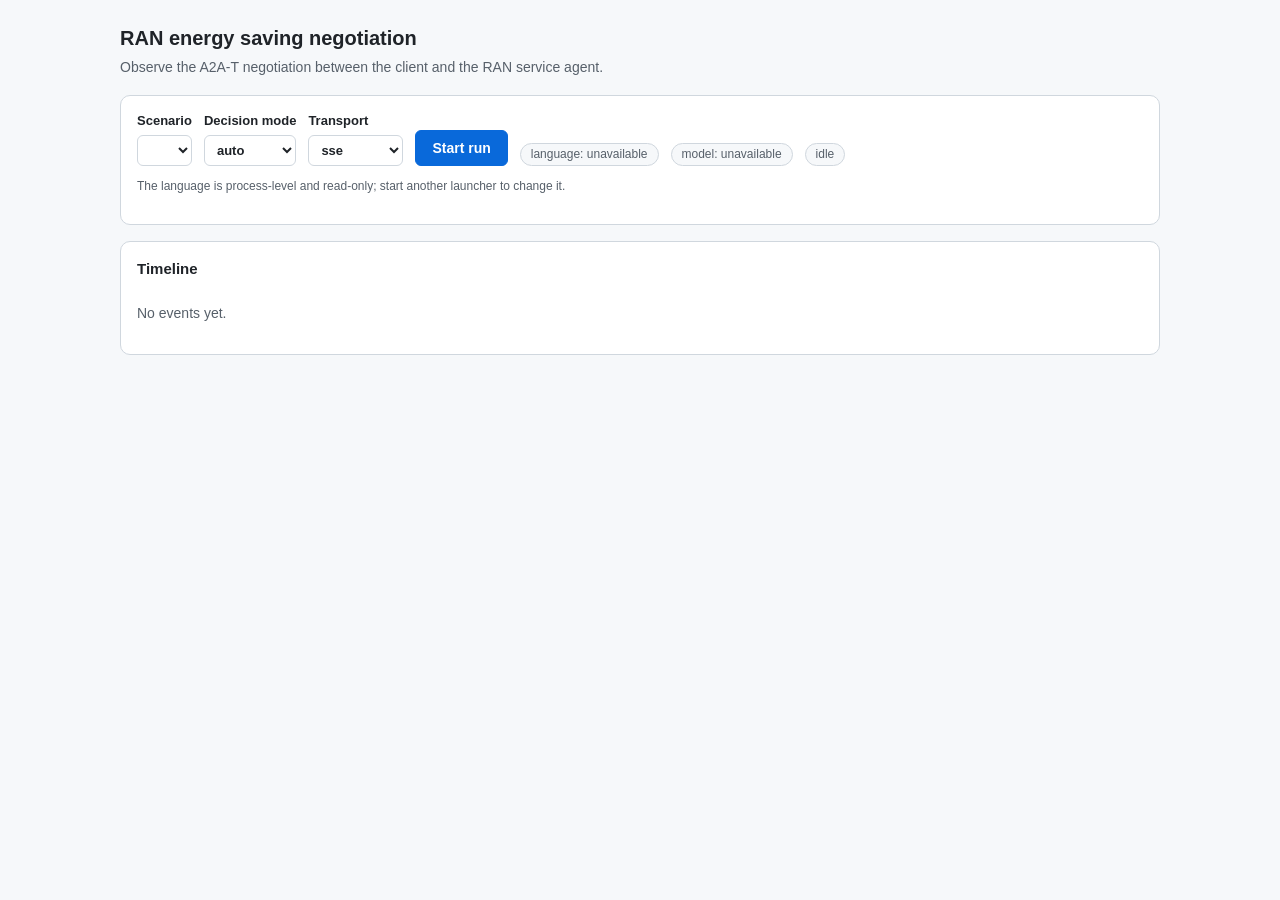
==== a2a-t-sample/ran-energy-saving/web/static/index.html @ 869db4ca "docs(ran-sample): document the ADK rewrite and remove the legacy layout Signed-off-by: codetalks-hw " ====
<!DOCTYPE html>
<html lang="en">
<head>
  <meta charset="utf-8">
  <meta name="viewport" content="width=device-width, initial-scale=1">
  <title>RAN energy saving negotiation</title>
  <style>
    :root {
      color-scheme: light dark;
      --line: #d0d7de;
      --muted: #57606a;
      --accent: #0969da;
      --ok: #1a7f37;
      --warn: #9a6700;
      --bad: #cf222e;
      --bg-soft: #f6f8fa;
    }
    * { box-sizing: border-box; }
    body {
      margin: 0;
      font: 14px/1.45 "Segoe UI", "Helvetica Neue", Arial, sans-serif;
      background: var(--bg-soft);
      color: #1f2328;
    }
    header, main { max-width: 1080px; margin: 0 auto; padding: 0 20px; }
    header { padding-top: 24px; }
    h1 { font-size: 20px; margin: 0 0 4px; }
    .subtitle { color: var(--muted); margin: 0 0 18px; }
    .panel {
      background: #fff;
      border: 1px solid var(--line);
      border-radius: 10px;
      padding: 16px;
      margin-bottom: 16px;
    }
    .row { display: flex; gap: 12px; align-items: flex-end; flex-wrap: wrap; }
    label { display: grid; gap: 4px; font-weight: 600; font-size: 13px; }
    select, input, textarea, button {
      font: inherit;
      border: 1px solid var(--line);
      border-radius: 6px;
      padding: 6px 8px;
      background: #fff;
      color: inherit;
    }
    textarea { width: 100%; min-height: 64px; resize: vertical; font-family: ui-monospace, Consolas, monospace; }
    button {
      cursor: pointer;
      border-color: var(--accent);
      background: var(--accent);
      color: #fff;
      font-weight: 600;
      padding: 7px 16px;
    }
    button:disabled { opacity: .55; cursor: not-allowed; }
    button.secondary { background: #fff; color: var(--accent); }
    .badge {
      display: inline-block;
      border: 1px solid var(--line);
      border-radius: 999px;
      padding: 2px 10px;
      font-size: 12px;
      color: var(--muted);
      background: var(--bg-soft);
      white-space: nowrap;
    }
    .badge.ok { color: var(--ok); border-color: var(--ok); }
    .badge.warn { color: var(--warn); border-color: var(--warn); }
    .badge.bad { color: var(--bad); border-color: var(--bad); }
    #timeline { display: grid; gap: 8px; }
    .event {
      border-left: 4px solid var(--line);
      background: #fff;
      border-radius: 6px;
      padding: 8px 12px;
    }
    .event.decision { border-left-color: var(--accent); }
    .event.status { border-left-color: var(--ok); }
    .event.artifact { border-left-color: var(--warn); }
    .event-head { display: flex; gap: 8px; align-items: center; flex-wrap: wrap; }
    .meta { color: var(--muted); font-size: 12px; }
    .summary { margin-top: 4px; white-space: pre-wrap; word-break: break-word; }
    .rationale { margin-top: 4px; color: var(--muted); font-style: italic; white-space: pre-wrap; }
    #empty { color: var(--muted); }
    #decision-panel { display: none; }
    #decision-panel.visible { display: block; }
    .grid { display: grid; gap: 10px; grid-template-columns: repeat(auto-fit, minmax(220px, 1fr)); }
    .full { grid-column: 1 / -1; }
    #finished { display: none; }
    #finished.visible { display: block; }
    pre {
      background: var(--bg-soft);
      border: 1px solid var(--line);
      border-radius: 6px;
      padding: 10px;
      overflow: auto;
      max-height: 360px;
      margin: 0;
    }
    .downloads { display: flex; gap: 10px; flex-wrap: wrap; margin-top: 10px; }
    .downloads a { color: var(--accent); font-weight: 600; }
    .error { color: var(--bad); }
    .hidden { display: none !important; }
  </style>
</head>
<body>
<header>
  <h1>RAN energy saving negotiation</h1>
  <p class="subtitle">Observe the A2A-T negotiation between the client and the RAN service agent.</p>
</header>
<main>
  <section class="panel">
    <div class="row">
      <label>Scenario
        <select id="scenario"></select>
      </label>
      <label>Decision mode
        <select id="mode">
          <option value="auto">auto</option>
          <option value="manual">manual</option>
        </select>
      </label>
      <label>Transport
        <select id="transport">
          <option value="sse">sse</option>
          <option value="webhook">webhook</option>
        </select>
      </label>
      <button id="run-button" type="button">Start run</button>
      <span id="language-badge" class="badge">language: ...</span>
      <span id="model-badge" class="badge">model: ...</span>
      <span id="status-badge" class="badge">idle</span>
    </div>
    <p class="meta">The language is process-level and read-only; start another launcher to change it.</p>
  </section>

  <section class="panel">
    <h2 style="font-size:15px;margin:0 0 10px;">Timeline</h2>
    <div id="timeline"><p id="empty">No events yet.</p></div>
  </section>

  <section id="decision-panel" class="panel">
    <h2 style="font-size:15px;margin:0 0 6px;">Manual decision</h2>
    <p id="decision-context" class="meta"></p>
    <div class="grid">
      <label>Action
        <select id="decision-action">
          <option value="accept">accept</option>
          <option value="reject">reject</option>
          <option value="abort">abort</option>
          <option value="counter">counter</option>
        </select>
      </label>
      <label class="full">Rationale
        <textarea id="decision-rationale" placeholder="Why this decision?"></textarea>
      </label>
      <label class="full">Counter proposal (counter only)
        <textarea id="decision-counter" placeholder="Natural-language counter proposal"></textarea>
      </label>
      <label>Filled params (accept, JSON)
        <textarea id="decision-filled" placeholder='{"region": "..."}'></textarea>
      </label>
      <label>Counter params (counter, JSON)
        <textarea id="decision-counter-params" placeholder='{"cellId": "cell-001", "window": "00:00~06:00", "targetRate": "30"}'></textarea>
      </label>
    </div>
    <div class="row" style="margin-top:10px;">
      <button id="decision-submit" type="button">Submit decision</button>
      <span id="decision-error" class="error"></span>
    </div>
  </section>

  <section id="finished" class="panel">
    <h2 style="font-size:15px;margin:0 0 6px;">Result</h2>
    <p id="finished-summary" class="meta"></p>
    <pre id="finished-report"></pre>
    <div class="downloads">
      <a id="download-json" href="#" download>Download transcript (JSON)</a>
      <a id="download-md" href="#" download>Download transcript (Markdown)</a>
    </div>
  </section>
</main>
<script>
  (function () {
    "use strict";

    const state = { runId: null, source: null, pendingDecision: false, meta: null };

    const $ = (id) => document.getElementById(id);
    const scenarioSelect = $("scenario");
    const modeSelect = $("mode");
    const transportSelect = $("transport");
    const runButton = $("run-button");
    const languageBadge = $("language-badge");
    const modelBadge = $("model-badge");
    const statusBadge = $("status-badge");
    const timeline = $("timeline");
    const empty = $("empty");
    const decisionPanel = $("decision-panel");
    const decisionContext = $("decision-context");
    const decisionError = $("decision-error");
    const finishedPanel = $("finished");
    const finishedSummary = $("finished-summary");
    const finishedReport = $("finished-report");

    function setStatus(text, tone) {
      statusBadge.textContent = text;
      statusBadge.className = "badge" + (tone ? " " + tone : "");
    }

    function clearTimeline() {
      timeline.innerHTML = "";
      timeline.appendChild(empty);
      empty.hidden = false;
      finishedPanel.classList.remove("visible");
      decisionPanel.classList.remove("visible");
      decisionError.textContent = "";
      state.pendingDecision = false;
    }

    function addEvent(entry) {
      empty.hidden = true;
      const card = document.createElement("article");
      const tone = entry.eventKind === "decision" ? "decision"
        : entry.eventKind === "status" ? "status"
        : entry.eventKind === "artifact" ? "artifact" : "";
      card.className = "event" + (tone ? " " + tone : "");

      const head = document.createElement("div");
      head.className = "event-head";
      const round = document.createElement("span");
      round.className = "badge";
      round.textContent = entry.round ? "round " + entry.round : "no round";
      const performative = document.createElement("span");
      performative.className = "badge";
      performative.textContent = entry.performative || "-";
      const kind = document.createElement("span");
      kind.className = "badge";
      // Show the negotiation type (information / target / feasibility); the performative badge
      // already carries propose/accept/reject/abort.
      kind.textContent = entry.negotiationType || entry.eventKind || entry.kind || "event";
      const direction = document.createElement("span");
      direction.className = "meta";
      direction.textContent = entry.direction || "";
      head.append(round, performative, kind, direction);
      card.appendChild(head);

      if (entry.summary) {
        const summary = document.createElement("div");
        summary.className = "summary";
        summary.textContent = entry.summary;
        card.appendChild(summary);
      }
      if (entry.rationale) {
        const rationale = document.createElement("div");
        rationale.className = "rationale";
        rationale.textContent = "Decision rationale: " + entry.rationale;
        card.appendChild(rationale);
      }
      timeline.appendChild(card);
      card.scrollIntoView({ behavior: "smooth", block: "nearest" });
    }

    function showDecisionRequest(payload) {
      state.pendingDecision = true;
      decisionPanel.classList.add("visible");
      const proposal = payload.proposal || {};
      decisionContext.textContent = [
        "type: " + (proposal.kind || "-"),
        "round: " + payload.round + " / " + payload.maxRounds,
        "performative: " + (payload.performative || "PROPOSE")
      ].join("  |  ");
      if (proposal.content) {
        const content = document.createElement("div");
        content.className = "meta";
        content.style.marginTop = "4px";
        content.style.whiteSpace = "pre-wrap";
        content.textContent = proposal.content;
        decisionContext.appendChild(content);
      }
      decisionError.textContent = "";
    }

    function parseJsonField(id) {
      const raw = $(id).value.trim();
      if (!raw) return null;
      return JSON.parse(raw);
    }

    async function submitDecision() {
      if (!state.runId || !state.pendingDecision) return;
      let body;
      try {
        body = {
          action: $("decision-action").value,
          rationale: $("decision-rationale").value.trim(),
          filled_params: parseJsonField("decision-filled"),
          counter_proposal: $("decision-counter").value.trim() || null,
          counter_params: parseJsonField("decision-counter-params")
        };
      } catch (error) {
        decisionError.textContent = "Invalid JSON: " + error.message;
        return;
      }
      $("decision-submit").disabled = true;
      try {
        const response = await fetch("/api/runs/" + state.runId + "/decisions", {
          method: "POST",
          headers: { "Content-Type": "application/json" },
          body: JSON.stringify(body)
        });
        if (!response.ok) {
          const detail = await response.json().catch(() => ({}));
          throw new Error(detail.error || ("HTTP " + response.status));
        }
        state.pendingDecision = false;
        decisionPanel.classList.remove("visible");
      } catch (error) {
        decisionError.textContent = String(error.message || error);
      } finally {
        $("decision-submit").disabled = false;
      }
    }

    function showFinished(payload) {
      state.pendingDecision = false;
      decisionPanel.classList.remove("visible");
      finishedPanel.classList.add("visible");
      setStatus(payload.status || "finished", payload.status === "failed" ? "bad" : "ok");
      finishedSummary.textContent = "Final state: " + (payload.finalState || "n/a") +
        (payload.error ? " | Error: " + payload.error : "");
      finishedReport.textContent = JSON.stringify(payload.report, null, 2);
      $("download-json").href = payload.transcriptJson || "#";
      $("download-md").href = payload.transcriptMarkdown || "#";
    }

    function connect(runId) {
      if (state.source) state.source.close();
      const source = new EventSource("/api/runs/" + runId + "/events");
      state.source = source;
      source.onmessage = (event) => {
        let payload;
        try {
          payload = JSON.parse(event.data);
        } catch (error) {
          console.error("Invalid SSE payload", error);
          return;
        }
        if (payload.type === "event") {
          addEvent(payload.event);
        } else if (payload.type === "decision_requested") {
          showDecisionRequest(payload);
        } else if (payload.type === "finished") {
          showFinished(payload);
          source.close();
          state.source = null;
          runButton.disabled = false;
        }
      };
      source.onerror = () => {
        if (state.source === source) {
          setStatus("event stream closed", "warn");
          runButton.disabled = false;
        }
      };
    }

    async function startRun() {
      clearTimeline();
      runButton.disabled = true;
      setStatus("starting", "warn");
      try {
        const response = await fetch("/api/runs", {
          method: "POST",
          headers: { "Content-Type": "application/json" },
          body: JSON.stringify({
            scenario: scenarioSelect.value,
            mode: modeSelect.value,
            transport: transportSelect.value
          })
        });
        const payload = await response.json();
        if (!response.ok) throw new Error(payload.error || ("HTTP " + response.status));
        state.runId = payload.runId;
        setStatus("running", "warn");
        connect(payload.runId);
      } catch (error) {
        setStatus("failed", "bad");
        runButton.disabled = false;
        const note = document.createElement("p");
        note.className = "error";
        note.textContent = String(error.message || error);
        timeline.appendChild(note);
        empty.hidden = true;
      }
    }

    async function loadMeta() {
      try {
        const response = await fetch("/api/meta");
        const meta = await response.json();
        state.meta = meta;
        languageBadge.textContent = "language: " + meta.language + " (read-only)";
        modelBadge.textContent = "model: " + (meta.modelLabel || meta.modelMode);
        modelBadge.className = "badge " + (meta.modelMode === "offline" ? "warn" : "ok");
        scenarioSelect.innerHTML = "";
        for (const name of meta.scenarios || []) {
          const option = document.createElement("option");
          option.value = name;
          option.textContent = name;
          scenarioSelect.appendChild(option);
        }
        modeSelect.innerHTML = "";
        for (const name of meta.modes || []) {
          const option = document.createElement("option");
          option.value = name;
          option.textContent = name;
          modeSelect.appendChild(option);
        }
        transportSelect.innerHTML = "";
        for (const name of meta.transports || []) {
          const option = document.createElement("option");
          option.value = name;
          option.textContent = name;
          transportSelect.appendChild(option);
        }
        if (meta.defaultScenario) scenarioSelect.value = meta.defaultScenario;
        if (meta.defaultMode) modeSelect.value = meta.defaultMode;
        if (meta.defaultTransport) transportSelect.value = meta.defaultTransport;
      } catch (error) {
        languageBadge.textContent = "language: unavailable";
        modelBadge.textContent = "model: unavailable";
      }
    }

    runButton.addEventListener("click", startRun);
    $("decision-submit").addEventListener("click", submitDecision);
    loadMeta();
  })();
</script>
</body>
</html>
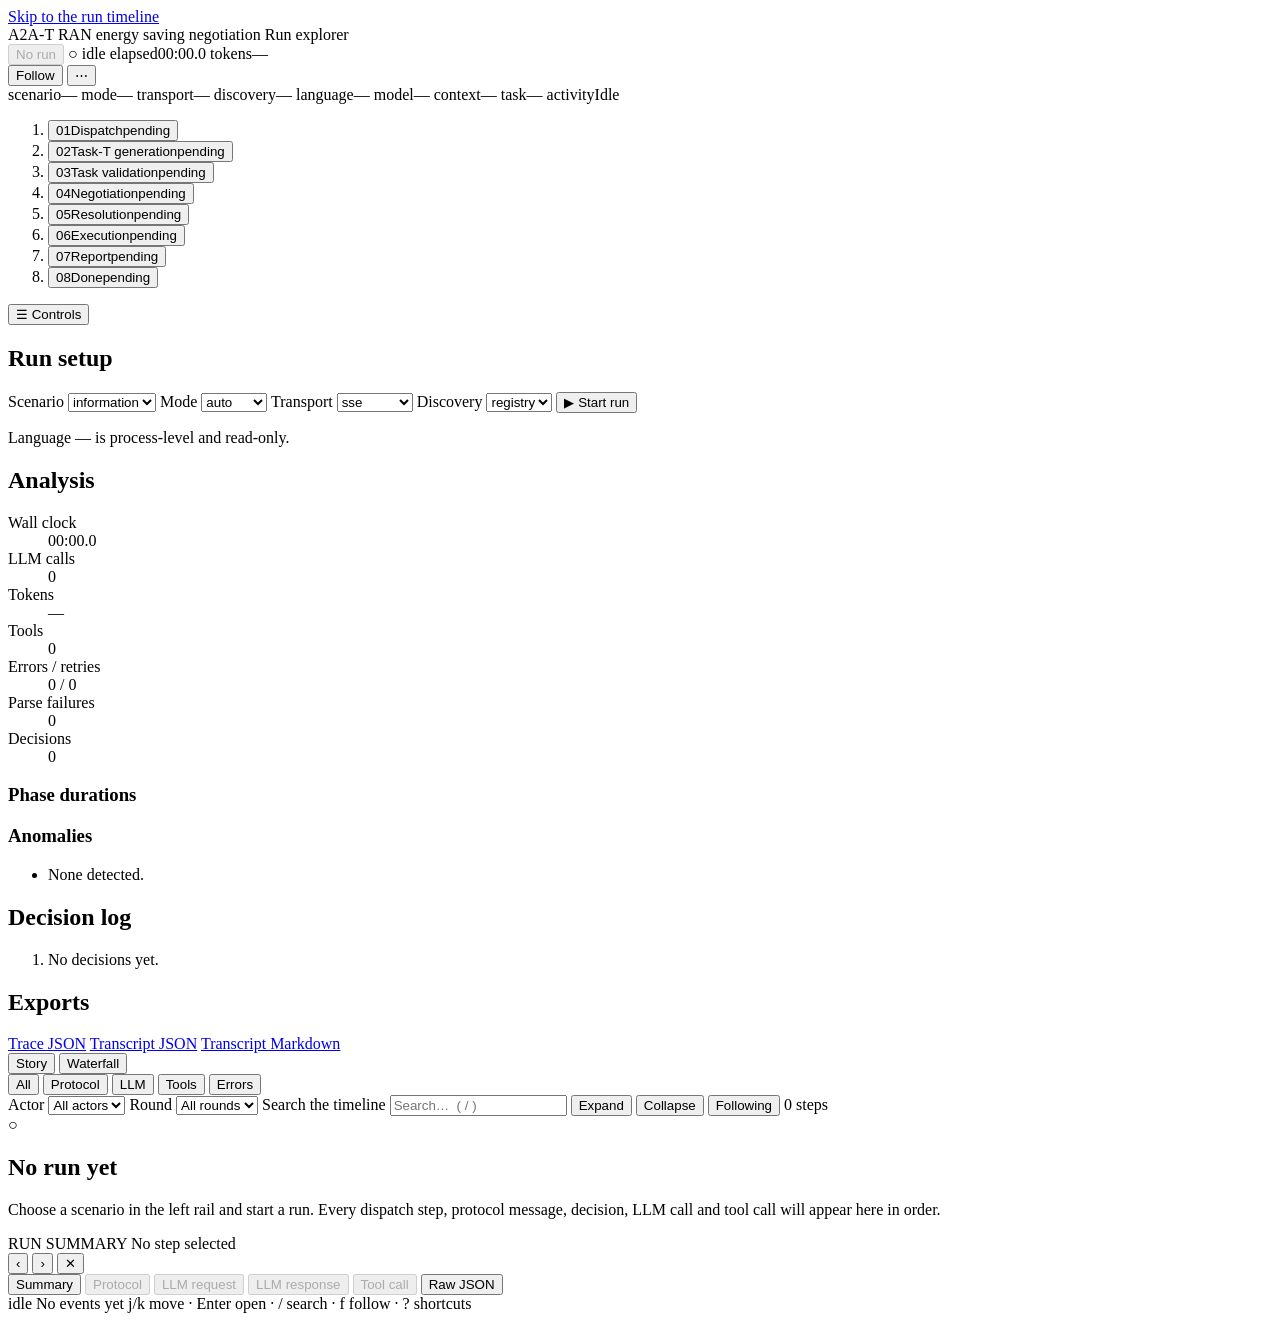
==== commit 5102e515: "feat(ran-sample): build the run explorer web ui Signed-off-by: codetalks-hw <lihaizhen5@huawei.com>" ====
--- a/a2a-t-sample/ran-energy-saving/web/static/index.html
+++ b/a2a-t-sample/ran-energy-saving/web/static/index.html
@@ -3,440 +3,305 @@
 <head>
   <meta charset="utf-8">
   <meta name="viewport" content="width=device-width, initial-scale=1">
-  <title>RAN energy saving negotiation</title>
-  <style>
-    :root {
-      color-scheme: light dark;
-      --line: #d0d7de;
-      --muted: #57606a;
-      --accent: #0969da;
-      --ok: #1a7f37;
-      --warn: #9a6700;
-      --bad: #cf222e;
-      --bg-soft: #f6f8fa;
-    }
-    * { box-sizing: border-box; }
-    body {
-      margin: 0;
-      font: 14px/1.45 "Segoe UI", "Helvetica Neue", Arial, sans-serif;
-      background: var(--bg-soft);
-      color: #1f2328;
-    }
-    header, main { max-width: 1080px; margin: 0 auto; padding: 0 20px; }
-    header { padding-top: 24px; }
-    h1 { font-size: 20px; margin: 0 0 4px; }
-    .subtitle { color: var(--muted); margin: 0 0 18px; }
-    .panel {
-      background: #fff;
-      border: 1px solid var(--line);
-      border-radius: 10px;
-      padding: 16px;
-      margin-bottom: 16px;
-    }
-    .row { display: flex; gap: 12px; align-items: flex-end; flex-wrap: wrap; }
-    label { display: grid; gap: 4px; font-weight: 600; font-size: 13px; }
-    select, input, textarea, button {
-      font: inherit;
-      border: 1px solid var(--line);
-      border-radius: 6px;
-      padding: 6px 8px;
-      background: #fff;
-      color: inherit;
-    }
-    textarea { width: 100%; min-height: 64px; resize: vertical; font-family: ui-monospace, Consolas, monospace; }
-    button {
-      cursor: pointer;
-      border-color: var(--accent);
-      background: var(--accent);
-      color: #fff;
-      font-weight: 600;
-      padding: 7px 16px;
-    }
-    button:disabled { opacity: .55; cursor: not-allowed; }
-    button.secondary { background: #fff; color: var(--accent); }
-    .badge {
-      display: inline-block;
-      border: 1px solid var(--line);
-      border-radius: 999px;
-      padding: 2px 10px;
-      font-size: 12px;
-      color: var(--muted);
-      background: var(--bg-soft);
-      white-space: nowrap;
-    }
-    .badge.ok { color: var(--ok); border-color: var(--ok); }
-    .badge.warn { color: var(--warn); border-color: var(--warn); }
-    .badge.bad { color: var(--bad); border-color: var(--bad); }
-    #timeline { display: grid; gap: 8px; }
-    .event {
-      border-left: 4px solid var(--line);
-      background: #fff;
-      border-radius: 6px;
-      padding: 8px 12px;
-    }
-    .event.decision { border-left-color: var(--accent); }
-    .event.status { border-left-color: var(--ok); }
-    .event.artifact { border-left-color: var(--warn); }
-    .event-head { display: flex; gap: 8px; align-items: center; flex-wrap: wrap; }
-    .meta { color: var(--muted); font-size: 12px; }
-    .summary { margin-top: 4px; white-space: pre-wrap; word-break: break-word; }
-    .rationale { margin-top: 4px; color: var(--muted); font-style: italic; white-space: pre-wrap; }
-    #empty { color: var(--muted); }
-    #decision-panel { display: none; }
-    #decision-panel.visible { display: block; }
-    .grid { display: grid; gap: 10px; grid-template-columns: repeat(auto-fit, minmax(220px, 1fr)); }
-    .full { grid-column: 1 / -1; }
-    #finished { display: none; }
-    #finished.visible { display: block; }
-    pre {
-      background: var(--bg-soft);
-      border: 1px solid var(--line);
-      border-radius: 6px;
-      padding: 10px;
-      overflow: auto;
-      max-height: 360px;
-      margin: 0;
-    }
-    .downloads { display: flex; gap: 10px; flex-wrap: wrap; margin-top: 10px; }
-    .downloads a { color: var(--accent); font-weight: 600; }
-    .error { color: var(--bad); }
-    .hidden { display: none !important; }
-  </style>
+  <meta name="color-scheme" content="light dark">
+  <title>RAN energy saving negotiation · Run explorer</title>
+  <link rel="stylesheet" href="/static/app.css">
+  <script type="module" src="/static/js/main.js"></script>
 </head>
 <body>
-<header>
-  <h1>RAN energy saving negotiation</h1>
-  <p class="subtitle">Observe the A2A-T negotiation between the client and the RAN service agent.</p>
-</header>
-<main>
-  <section class="panel">
-    <div class="row">
-      <label>Scenario
-        <select id="scenario"></select>
-      </label>
-      <label>Decision mode
-        <select id="mode">
-          <option value="auto">auto</option>
-          <option value="manual">manual</option>
-        </select>
-      </label>
-      <label>Transport
-        <select id="transport">
-          <option value="sse">sse</option>
-          <option value="webhook">webhook</option>
-        </select>
-      </label>
-      <button id="run-button" type="button">Start run</button>
-      <span id="language-badge" class="badge">language: ...</span>
-      <span id="model-badge" class="badge">model: ...</span>
-      <span id="status-badge" class="badge">idle</span>
+  <a class="skip-link" href="#timeline-scroll">Skip to the run timeline</a>
+
+  <header class="app-header" role="banner">
+    <div class="brand">
+      <span class="brand-mark" aria-hidden="true">A2A-T</span>
+      <span class="brand-text">
+        <span class="brand-title">RAN energy saving negotiation</span>
+        <span class="brand-subtitle">Run explorer</span>
+      </span>
     </div>
-    <p class="meta">The language is process-level and read-only; start another launcher to change it.</p>
+    <div class="header-run">
+      <button class="run-id" id="run-id" type="button" title="Copy the run id" disabled>No run</button>
+      <span class="status-pill status-idle" id="status-pill" data-status="idle">○ idle</span>
+      <span class="header-metric" title="Wall clock"><span class="header-metric-label">elapsed</span><span id="elapsed">00:00.0</span></span>
+      <span class="header-metric" title="LLM tokens"><span class="header-metric-label">tokens</span><span id="token-total">—</span></span>
+    </div>
+    <div class="header-actions">
+      <button class="toggle-button" id="follow-toggle" type="button" aria-pressed="true" title="Follow new events (f)"><span id="follow-label">Follow</span> <span class="toggle-dot" aria-hidden="true"></span></button>
+      <button class="icon-button" id="menu-button" type="button" aria-expanded="false" aria-controls="menu-panel" title="Menu">⋯</button>
+      <div class="menu-panel" id="menu-panel" hidden>
+        <button class="menu-item" id="theme-toggle" type="button">Theme: auto</button>
+        <button class="menu-item" id="menu-shortcuts" type="button">Keyboard shortcuts (?)</button>
+        <a class="menu-item" id="menu-trace" href="#" download>Download trace.json</a>
+        <a class="menu-item" id="menu-transcript" href="#" download>Download transcript.json</a>
+      </div>
+    </div>
+  </header>
+
+  <section class="context-strip" id="context-strip" aria-label="Run context">
+    <span class="ctx-item"><span class="ctx-label">scenario</span><span id="ctx-scenario">—</span></span>
+    <span class="ctx-item"><span class="ctx-label">mode</span><span id="ctx-mode">—</span></span>
+    <span class="ctx-item"><span class="ctx-label">transport</span><span id="ctx-transport">—</span></span>
+    <span class="ctx-item"><span class="ctx-label">discovery</span><span id="ctx-discovery">—</span></span>
+    <span class="ctx-item"><span class="ctx-label">language</span><span id="ctx-language">—</span></span>
+    <span class="ctx-item"><span class="ctx-label">model</span><span id="ctx-model">—</span></span>
+    <span class="ctx-item ctx-id"><span class="ctx-label">context</span><span id="context-id">—</span></span>
+    <span class="ctx-item ctx-id"><span class="ctx-label">task</span><span id="task-id">—</span></span>
+    <span class="ctx-item ctx-activity"><span class="ctx-label">activity</span><span id="current-activity">Idle</span></span>
   </section>
 
-  <section class="panel">
-    <h2 style="font-size:15px;margin:0 0 10px;">Timeline</h2>
-    <div id="timeline"><p id="empty">No events yet.</p></div>
-  </section>
-
-  <section id="decision-panel" class="panel">
-    <h2 style="font-size:15px;margin:0 0 6px;">Manual decision</h2>
-    <p id="decision-context" class="meta"></p>
-    <div class="grid">
-      <label>Action
-        <select id="decision-action">
-          <option value="accept">accept</option>
-          <option value="reject">reject</option>
-          <option value="abort">abort</option>
-          <option value="counter">counter</option>
-        </select>
-      </label>
-      <label class="full">Rationale
-        <textarea id="decision-rationale" placeholder="Why this decision?"></textarea>
-      </label>
-      <label class="full">Counter proposal (counter only)
-        <textarea id="decision-counter" placeholder="Natural-language counter proposal"></textarea>
-      </label>
-      <label>Filled params (accept, JSON)
-        <textarea id="decision-filled" placeholder='{"region": "..."}'></textarea>
-      </label>
-      <label>Counter params (counter, JSON)
-        <textarea id="decision-counter-params" placeholder='{"cellId": "cell-001", "window": "00:00~06:00", "targetRate": "30"}'></textarea>
-      </label>
+  <nav class="phase-stepper" id="phase-stepper" aria-label="Run phases">
+    <ol class="phase-list" id="phase-steps">
+      <li class="phase-step" data-phase="dispatch"><button type="button" class="phase-step-button" data-phase="dispatch"><span class="phase-step-index">01</span><span class="phase-step-label">Dispatch</span><span class="phase-step-meta">pending</span></button></li>
+      <li class="phase-step" data-phase="task_prompt"><button type="button" class="phase-step-button" data-phase="task_prompt"><span class="phase-step-index">02</span><span class="phase-step-label">Task-T generation</span><span class="phase-step-meta">pending</span></button></li>
+      <li class="phase-step" data-phase="task_validation"><button type="button" class="phase-step-button" data-phase="task_validation"><span class="phase-step-index">03</span><span class="phase-step-label">Task validation</span><span class="phase-step-meta">pending</span></button></li>
+      <li class="phase-step" data-phase="negotiation"><button type="button" class="phase-step-button" data-phase="negotiation"><span class="phase-step-index">04</span><span class="phase-step-label">Negotiation</span><span class="phase-step-meta">pending</span></button></li>
+      <li class="phase-step" data-phase="resolution"><button type="button" class="phase-step-button" data-phase="resolution"><span class="phase-step-index">05</span><span class="phase-step-label">Resolution</span><span class="phase-step-meta">pending</span></button></li>
+      <li class="phase-step" data-phase="execution"><button type="button" class="phase-step-button" data-phase="execution"><span class="phase-step-index">06</span><span class="phase-step-label">Execution</span><span class="phase-step-meta">pending</span></button></li>
+      <li class="phase-step" data-phase="report"><button type="button" class="phase-step-button" data-phase="report"><span class="phase-step-index">07</span><span class="phase-step-label">Report</span><span class="phase-step-meta">pending</span></button></li>
+      <li class="phase-step" data-phase="done"><button type="button" class="phase-step-button" data-phase="done"><span class="phase-step-index">08</span><span class="phase-step-label">Done</span><span class="phase-step-meta">pending</span></button></li>
+    </ol>
+  </nav>
+
+  <div class="shell">
+    <aside class="rail" id="rail" aria-label="Run controls">
+      <button class="rail-toggle" id="rail-toggle" type="button" aria-expanded="false" title="Toggle the run controls">☰ Controls</button>
+      <section class="panel rail-section" aria-labelledby="rail-run-title">
+        <h2 class="panel-title" id="rail-run-title">Run setup</h2>
+        <form class="run-form" id="run-form">
+          <label class="field">Scenario
+            <select id="scenario-select" name="scenario">
+              <option value="information">information</option>
+              <option value="target">target</option>
+              <option value="feasibility">feasibility</option>
+              <option value="reject">reject</option>
+              <option value="abort">abort</option>
+            </select>
+          </label>
+          <label class="field">Mode
+            <select id="mode-select" name="mode">
+              <option value="auto">auto</option>
+              <option value="manual">manual</option>
+            </select>
+          </label>
+          <label class="field">Transport
+            <select id="transport-select" name="transport">
+              <option value="sse">sse</option>
+              <option value="webhook">webhook</option>
+            </select>
+          </label>
+          <label class="field">Discovery
+            <select id="discovery-select" name="discovery">
+              <option value="registry">registry</option>
+              <option value="direct">direct</option>
+            </select>
+          </label>
+          <button class="primary-button" id="start-button" type="submit">▶ Start run</button>
+          <p class="field-note">Language <span id="rail-language">—</span> is process-level and read-only.</p>
+          <p class="form-error" id="run-error" role="alert" hidden></p>
+        </form>
+      </section>
+
+      <section class="panel rail-section manual-panel" id="manual-panel-rail" aria-labelledby="rail-manual-title" hidden>
+        <h2 class="panel-title" id="rail-manual-title">Manual decision</h2>
+        <p class="manual-context" data-role="manual-context">Waiting for a proposal…</p>
+        <p class="manual-countdown"><span class="micro-label">remaining</span> <span class="decision-countdown" data-role="countdown">—</span></p>
+        <div class="decision-form">
+          <label class="field">Action
+            <select data-field="action" aria-label="Decision action">
+              <option value="accept">accept</option>
+              <option value="reject">reject</option>
+              <option value="abort">abort</option>
+              <option value="counter">counter</option>
+            </select>
+          </label>
+          <label class="field">Rationale
+            <textarea data-field="rationale" rows="2" placeholder="Why this decision?"></textarea>
+          </label>
+          <label class="field">Filled params (accept, JSON)
+            <textarea data-field="filled" rows="2" placeholder='{"region": "…"}'></textarea>
+          </label>
+          <label class="field">Counter proposal (counter only)
+            <textarea data-field="counter" rows="2" placeholder="Natural-language counter proposal"></textarea>
+          </label>
+          <label class="field">Counter params (counter, JSON)
+            <textarea data-field="counterParams" rows="2" placeholder='{"cellId": "cell-001"}'></textarea>
+          </label>
+        </div>
+        <p class="form-error decision-error" data-role="error" hidden></p>
+        <div class="manual-actions">
+          <button class="primary-button decision-submit" type="button">Submit decision</button>
+          <button class="secondary-button decision-focus" type="button">Open the pinned card</button>
+        </div>
+      </section>
+
+      <section class="panel rail-section" aria-labelledby="rail-analysis-title">
+        <h2 class="panel-title" id="rail-analysis-title">Analysis</h2>
+        <dl class="analysis-grid" id="analysis">
+          <div><dt>Wall clock</dt><dd id="analysis-wall">00:00.0</dd></div>
+          <div><dt>LLM calls</dt><dd id="analysis-llm">0</dd></div>
+          <div><dt>Tokens</dt><dd id="analysis-tokens">—</dd></div>
+          <div><dt>Tools</dt><dd id="analysis-tools">0</dd></div>
+          <div><dt>Errors / retries</dt><dd id="analysis-errors">0 / 0</dd></div>
+          <div><dt>Parse failures</dt><dd id="analysis-parse">0</dd></div>
+          <div><dt>Decisions</dt><dd id="analysis-decisions">0</dd></div>
+        </dl>
+        <h3 class="micro-label">Phase durations</h3>
+        <ul class="phase-durations" id="phase-durations"></ul>
+        <h3 class="micro-label">Anomalies</h3>
+        <ul class="anomaly-list" id="anomalies-list"><li class="placeholder">None detected.</li></ul>
+      </section>
+
+      <section class="panel rail-section" aria-labelledby="rail-decisions-title">
+        <h2 class="panel-title" id="rail-decisions-title">Decision log</h2>
+        <ol class="decision-log" id="decision-log"><li class="placeholder">No decisions yet.</li></ol>
+      </section>
+
+      <section class="panel rail-section" aria-labelledby="rail-exports-title">
+        <h2 class="panel-title" id="rail-exports-title">Exports</h2>
+        <div class="export-links">
+          <a id="export-trace" href="#" download>Trace JSON</a>
+          <a id="export-json" href="#" download>Transcript JSON</a>
+          <a id="export-md" href="#" download>Transcript Markdown</a>
+        </div>
+      </section>
+    </aside>
+
+    <main class="timeline-column" id="timeline-column">
+      <div class="timeline-toolbar" id="timeline-toolbar" role="toolbar" aria-label="Timeline controls">
+        <div class="segmented" role="group" aria-label="Timeline view">
+          <button type="button" class="segment is-active" id="view-story" data-view="story" aria-pressed="true">Story</button>
+          <button type="button" class="segment" id="view-waterfall" data-view="waterfall" aria-pressed="false">Waterfall</button>
+        </div>
+        <div class="filter-chips" id="filter-chips" role="group" aria-label="Timeline filters">
+          <button type="button" class="chip is-active" data-filter="all" aria-pressed="true">All</button>
+          <button type="button" class="chip" data-filter="protocol" aria-pressed="false">Protocol</button>
+          <button type="button" class="chip" data-filter="llm" aria-pressed="false">LLM</button>
+          <button type="button" class="chip" data-filter="tools" aria-pressed="false">Tools</button>
+          <button type="button" class="chip" data-filter="errors" aria-pressed="false">Errors</button>
+        </div>
+        <label class="inline-field"><span class="sr-only">Actor</span>
+          <select id="actor-filter" aria-label="Filter by actor">
+            <option value="all">All actors</option>
+            <option value="client">Client</option>
+            <option value="server">Server</option>
+            <option value="llm">LLM</option>
+            <option value="tool">Tool</option>
+            <option value="human">Human</option>
+            <option value="system">System</option>
+          </select>
+        </label>
+        <label class="inline-field"><span class="sr-only">Round</span>
+          <select id="round-filter" aria-label="Filter by negotiation round">
+            <option value="all">All rounds</option>
+          </select>
+        </label>
+        <label class="search-field"><span class="sr-only">Search the timeline</span>
+          <input type="search" id="search-input" placeholder="Search…  ( / )" autocomplete="off">
+        </label>
+        <button type="button" class="icon-text-button" id="expand-all" title="Expand all phases">Expand</button>
+        <button type="button" class="icon-text-button" id="collapse-all" title="Collapse all phases">Collapse</button>
+        <button type="button" class="icon-text-button" id="timeline-follow" aria-pressed="true" title="Follow new events (f)">Following</button>
+        <span class="toolbar-stats" id="timeline-stats">0 steps</span>
+      </div>
+
+      <div class="connection-banner" id="connection-banner" role="status" hidden>
+        <span id="connection-banner-text">Event stream disconnected; retrying…</span>
+        <button type="button" class="link-button" id="connection-retry">Retry now</button>
+      </div>
+
+      <section class="manual-pinned" id="manual-pinned" aria-labelledby="pinned-manual-title" hidden>
+        <h2 class="panel-title" id="pinned-manual-title">Decision required <span class="manual-round" data-role="manual-round"></span></h2>
+        <p class="manual-context" data-role="manual-context"></p>
+        <p class="manual-countdown"><span class="micro-label">remaining</span> <span class="decision-countdown" data-role="countdown">—</span></p>
+        <div class="decision-form">
+          <label class="field">Action
+            <select data-field="action" aria-label="Decision action">
+              <option value="accept">accept</option>
+              <option value="reject">reject</option>
+              <option value="abort">abort</option>
+              <option value="counter">counter</option>
+            </select>
+          </label>
+          <label class="field field-wide">Rationale
+            <textarea data-field="rationale" rows="2" placeholder="Why this decision?"></textarea>
+          </label>
+          <label class="field field-wide">Filled params (accept, JSON)
+            <textarea data-field="filled" rows="3" placeholder='{"region": "…"}'></textarea>
+          </label>
+          <label class="field field-wide">Counter proposal (counter only)
+            <textarea data-field="counter" rows="2" placeholder="Natural-language counter proposal"></textarea>
+          </label>
+          <label class="field field-wide">Counter params (counter, JSON)
+            <textarea data-field="counterParams" rows="2" placeholder='{"cellId": "cell-001", "window": "00:00~06:00", "targetRate": "30"}'></textarea>
+          </label>
+        </div>
+        <p class="form-error decision-error" data-role="error" hidden></p>
+        <div class="manual-actions">
+          <button class="primary-button decision-submit" type="button">Submit decision</button>
+          <span class="field-note">Cmd/Ctrl+Enter submits.</span>
+        </div>
+      </section>
+
+      <div class="timeline-scroll" id="timeline-scroll" tabindex="-1">
+        <div class="state-callout" id="timeline-loading" hidden>
+          <span class="state-glyph" aria-hidden="true">◌</span>
+          <div><h2>Loading run explorer…</h2><p>Reading the process metadata.</p></div>
+        </div>
+        <div class="state-callout" id="timeline-empty">
+          <span class="state-glyph" aria-hidden="true">○</span>
+          <div><h2>No run yet</h2><p>Choose a scenario in the left rail and start a run. Every dispatch step, protocol message, decision, LLM call and tool call will appear here in order.</p></div>
+        </div>
+        <div class="state-callout state-error" id="timeline-error" role="alert" hidden>
+          <span class="state-glyph" aria-hidden="true">✕</span>
+          <div><h2>Run unavailable</h2><p id="timeline-error-text">The run could not be started.</p></div>
+        </div>
+        <div class="state-callout state-warn" id="timeline-no-trace" hidden>
+          <span class="state-glyph" aria-hidden="true">!</span>
+          <div><h2>No trace payloads</h2><p>This run recorded protocol events only; no LLM or tool spans were captured.</p></div>
+        </div>
+        <div class="timeline" id="timeline"></div>
+      </div>
+    </main>
+
+    <aside class="inspector" id="inspector" aria-label="Step inspector" aria-hidden="true">
+      <div class="inspector-head">
+        <div class="inspector-identity">
+          <span class="micro-label" id="inspector-step">RUN SUMMARY</span>
+          <span class="inspector-kind" id="inspector-kind">No step selected</span>
+        </div>
+        <div class="inspector-nav">
+          <button type="button" class="icon-button" id="inspector-prev" title="Previous step ([)" aria-label="Previous step">‹</button>
+          <button type="button" class="icon-button" id="inspector-next" title="Next step (])" aria-label="Next step">›</button>
+          <button type="button" class="icon-button" id="inspector-close" title="Close inspector (Esc)" aria-label="Close inspector">✕</button>
+        </div>
+      </div>
+      <div class="inspector-tabs" id="inspector-tabs" role="tablist" aria-label="Inspector tabs">
+        <button type="button" role="tab" data-tab="summary" aria-selected="true" aria-controls="inspector-body">Summary</button>
+        <button type="button" role="tab" data-tab="protocol" aria-selected="false" aria-controls="inspector-body" disabled>Protocol</button>
+        <button type="button" role="tab" data-tab="llm-request" aria-selected="false" aria-controls="inspector-body" disabled>LLM request</button>
+        <button type="button" role="tab" data-tab="llm-response" aria-selected="false" aria-controls="inspector-body" disabled>LLM response</button>
+        <button type="button" role="tab" data-tab="tool" aria-selected="false" aria-controls="inspector-body" disabled>Tool call</button>
+        <button type="button" role="tab" data-tab="raw" aria-selected="false" aria-controls="inspector-body">Raw JSON</button>
+      </div>
+      <div class="inspector-body" id="inspector-body" role="tabpanel" aria-label="Step details" tabindex="0"></div>
+    </aside>
+    <div class="inspector-backdrop" id="inspector-backdrop" hidden></div>
+  </div>
+
+  <footer class="app-footer">
+    <span class="connection-state" id="connection-state" data-state="idle"><span class="conn-dot" aria-hidden="true"></span><span id="connection-label">idle</span></span>
+    <span class="last-event" id="last-event">No events yet</span>
+    <span class="shortcut-hint">j/k move · Enter open · / search · f follow · ? shortcuts</span>
+  </footer>
+
+  <dialog class="shortcuts-dialog" id="shortcuts-dialog" aria-labelledby="shortcuts-title">
+    <div class="shortcuts-head">
+      <h2 id="shortcuts-title">Keyboard shortcuts</h2>
+      <button type="button" class="icon-button" id="shortcuts-close" aria-label="Close">✕</button>
     </div>
-    <div class="row" style="margin-top:10px;">
-      <button id="decision-submit" type="button">Submit decision</button>
-      <span id="decision-error" class="error"></span>
-    </div>
-  </section>
-
-  <section id="finished" class="panel">
-    <h2 style="font-size:15px;margin:0 0 6px;">Result</h2>
-    <p id="finished-summary" class="meta"></p>
-    <pre id="finished-report"></pre>
-    <div class="downloads">
-      <a id="download-json" href="#" download>Download transcript (JSON)</a>
-      <a id="download-md" href="#" download>Download transcript (Markdown)</a>
-    </div>
-  </section>
-</main>
-<script>
-  (function () {
-    "use strict";
-
-    const state = { runId: null, source: null, pendingDecision: false, meta: null };
-
-    const $ = (id) => document.getElementById(id);
-    const scenarioSelect = $("scenario");
-    const modeSelect = $("mode");
-    const transportSelect = $("transport");
-    const runButton = $("run-button");
-    const languageBadge = $("language-badge");
-    const modelBadge = $("model-badge");
-    const statusBadge = $("status-badge");
-    const timeline = $("timeline");
-    const empty = $("empty");
-    const decisionPanel = $("decision-panel");
-    const decisionContext = $("decision-context");
-    const decisionError = $("decision-error");
-    const finishedPanel = $("finished");
-    const finishedSummary = $("finished-summary");
-    const finishedReport = $("finished-report");
-
-    function setStatus(text, tone) {
-      statusBadge.textContent = text;
-      statusBadge.className = "badge" + (tone ? " " + tone : "");
-    }
-
-    function clearTimeline() {
-      timeline.innerHTML = "";
-      timeline.appendChild(empty);
-      empty.hidden = false;
-      finishedPanel.classList.remove("visible");
-      decisionPanel.classList.remove("visible");
-      decisionError.textContent = "";
-      state.pendingDecision = false;
-    }
-
-    function addEvent(entry) {
-      empty.hidden = true;
-      const card = document.createElement("article");
-      const tone = entry.eventKind === "decision" ? "decision"
-        : entry.eventKind === "status" ? "status"
-        : entry.eventKind === "artifact" ? "artifact" : "";
-      card.className = "event" + (tone ? " " + tone : "");
-
-      const head = document.createElement("div");
-      head.className = "event-head";
-      const round = document.createElement("span");
-      round.className = "badge";
-      round.textContent = entry.round ? "round " + entry.round : "no round";
-      const performative = document.createElement("span");
-      performative.className = "badge";
-      performative.textContent = entry.performative || "-";
-      const kind = document.createElement("span");
-      kind.className = "badge";
-      // Show the negotiation type (information / target / feasibility); the performative badge
-      // already carries propose/accept/reject/abort.
-      kind.textContent = entry.negotiationType || entry.eventKind || entry.kind || "event";
-      const direction = document.createElement("span");
-      direction.className = "meta";
-      direction.textContent = entry.direction || "";
-      head.append(round, performative, kind, direction);
-      card.appendChild(head);
-
-      if (entry.summary) {
-        const summary = document.createElement("div");
-        summary.className = "summary";
-        summary.textContent = entry.summary;
-        card.appendChild(summary);
-      }
-      if (entry.rationale) {
-        const rationale = document.createElement("div");
-        rationale.className = "rationale";
-        rationale.textContent = "Decision rationale: " + entry.rationale;
-        card.appendChild(rationale);
-      }
-      timeline.appendChild(card);
-      card.scrollIntoView({ behavior: "smooth", block: "nearest" });
-    }
-
-    function showDecisionRequest(payload) {
-      state.pendingDecision = true;
-      decisionPanel.classList.add("visible");
-      const proposal = payload.proposal || {};
-      decisionContext.textContent = [
-        "type: " + (proposal.kind || "-"),
-        "round: " + payload.round + " / " + payload.maxRounds,
-        "performative: " + (payload.performative || "PROPOSE")
-      ].join("  |  ");
-      if (proposal.content) {
-        const content = document.createElement("div");
-        content.className = "meta";
-        content.style.marginTop = "4px";
-        content.style.whiteSpace = "pre-wrap";
-        content.textContent = proposal.content;
-        decisionContext.appendChild(content);
-      }
-      decisionError.textContent = "";
-    }
-
-    function parseJsonField(id) {
-      const raw = $(id).value.trim();
-      if (!raw) return null;
-      return JSON.parse(raw);
-    }
-
-    async function submitDecision() {
-      if (!state.runId || !state.pendingDecision) return;
-      let body;
-      try {
-        body = {
-          action: $("decision-action").value,
-          rationale: $("decision-rationale").value.trim(),
-          filled_params: parseJsonField("decision-filled"),
-          counter_proposal: $("decision-counter").value.trim() || null,
-          counter_params: parseJsonField("decision-counter-params")
-        };
-      } catch (error) {
-        decisionError.textContent = "Invalid JSON: " + error.message;
-        return;
-      }
-      $("decision-submit").disabled = true;
-      try {
-        const response = await fetch("/api/runs/" + state.runId + "/decisions", {
-          method: "POST",
-          headers: { "Content-Type": "application/json" },
-          body: JSON.stringify(body)
-        });
-        if (!response.ok) {
-          const detail = await response.json().catch(() => ({}));
-          throw new Error(detail.error || ("HTTP " + response.status));
-        }
-        state.pendingDecision = false;
-        decisionPanel.classList.remove("visible");
-      } catch (error) {
-        decisionError.textContent = String(error.message || error);
-      } finally {
-        $("decision-submit").disabled = false;
-      }
-    }
-
-    function showFinished(payload) {
-      state.pendingDecision = false;
-      decisionPanel.classList.remove("visible");
-      finishedPanel.classList.add("visible");
-      setStatus(payload.status || "finished", payload.status === "failed" ? "bad" : "ok");
-      finishedSummary.textContent = "Final state: " + (payload.finalState || "n/a") +
-        (payload.error ? " | Error: " + payload.error : "");
-      finishedReport.textContent = JSON.stringify(payload.report, null, 2);
-      $("download-json").href = payload.transcriptJson || "#";
-      $("download-md").href = payload.transcriptMarkdown || "#";
-    }
-
-    function connect(runId) {
-      if (state.source) state.source.close();
-      const source = new EventSource("/api/runs/" + runId + "/events");
-      state.source = source;
-      source.onmessage = (event) => {
-        let payload;
-        try {
-          payload = JSON.parse(event.data);
-        } catch (error) {
-          console.error("Invalid SSE payload", error);
-          return;
-        }
-        if (payload.type === "event") {
-          addEvent(payload.event);
-        } else if (payload.type === "decision_requested") {
-          showDecisionRequest(payload);
-        } else if (payload.type === "finished") {
-          showFinished(payload);
-          source.close();
-          state.source = null;
-          runButton.disabled = false;
-        }
-      };
-      source.onerror = () => {
-        if (state.source === source) {
-          setStatus("event stream closed", "warn");
-          runButton.disabled = false;
-        }
-      };
-    }
-
-    async function startRun() {
-      clearTimeline();
-      runButton.disabled = true;
-      setStatus("starting", "warn");
-      try {
-        const response = await fetch("/api/runs", {
-          method: "POST",
-          headers: { "Content-Type": "application/json" },
-          body: JSON.stringify({
-            scenario: scenarioSelect.value,
-            mode: modeSelect.value,
-            transport: transportSelect.value
-          })
-        });
-        const payload = await response.json();
-        if (!response.ok) throw new Error(payload.error || ("HTTP " + response.status));
-        state.runId = payload.runId;
-        setStatus("running", "warn");
-        connect(payload.runId);
-      } catch (error) {
-        setStatus("failed", "bad");
-        runButton.disabled = false;
-        const note = document.createElement("p");
-        note.className = "error";
-        note.textContent = String(error.message || error);
-        timeline.appendChild(note);
-        empty.hidden = true;
-      }
-    }
-
-    async function loadMeta() {
-      try {
-        const response = await fetch("/api/meta");
-        const meta = await response.json();
-        state.meta = meta;
-        languageBadge.textContent = "language: " + meta.language + " (read-only)";
-        modelBadge.textContent = "model: " + (meta.modelLabel || meta.modelMode);
-        modelBadge.className = "badge " + (meta.modelMode === "offline" ? "warn" : "ok");
-        scenarioSelect.innerHTML = "";
-        for (const name of meta.scenarios || []) {
-          const option = document.createElement("option");
-          option.value = name;
-          option.textContent = name;
-          scenarioSelect.appendChild(option);
-        }
-        modeSelect.innerHTML = "";
-        for (const name of meta.modes || []) {
-          const option = document.createElement("option");
-          option.value = name;
-          option.textContent = name;
-          modeSelect.appendChild(option);
-        }
-        transportSelect.innerHTML = "";
-        for (const name of meta.transports || []) {
-          const option = document.createElement("option");
-          option.value = name;
-          option.textContent = name;
-          transportSelect.appendChild(option);
-        }
-        if (meta.defaultScenario) scenarioSelect.value = meta.defaultScenario;
-        if (meta.defaultMode) modeSelect.value = meta.defaultMode;
-        if (meta.defaultTransport) transportSelect.value = meta.defaultTransport;
-      } catch (error) {
-        languageBadge.textContent = "language: unavailable";
-        modelBadge.textContent = "model: unavailable";
-      }
-    }
-
-    runButton.addEventListener("click", startRun);
-    $("decision-submit").addEventListener("click", submitDecision);
-    loadMeta();
-  })();
-</script>
+    <dl class="shortcuts-list" id="shortcuts-list"></dl>
+  </dialog>
+
+  <div class="sr-only" id="live-region" aria-live="polite" aria-atomic="true"></div>
 </body>
 </html>
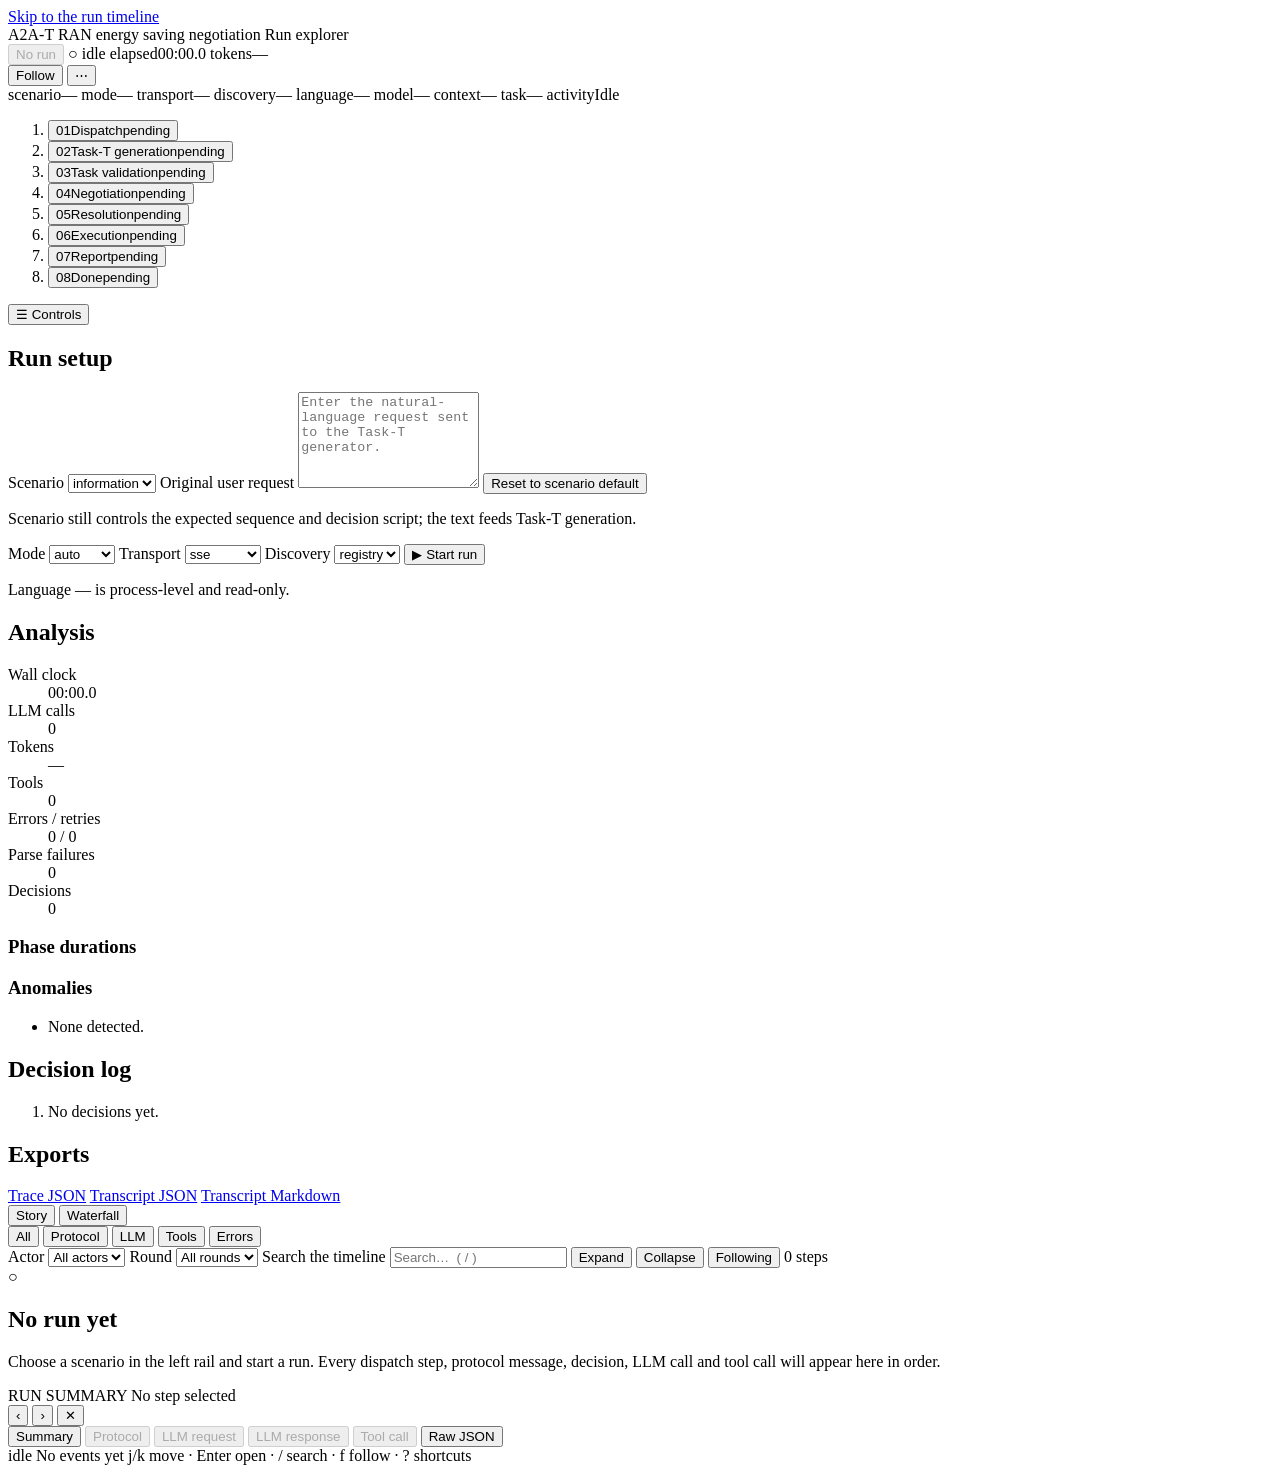
==== commit 0250ffe4: "feat(ran-sample): let the web ui submit a custom user request Signed-off-by: codetalks-hw <lihaizhen" ====
--- a/a2a-t-sample/ran-energy-saving/web/static/index.html
+++ b/a2a-t-sample/ran-energy-saving/web/static/index.html
@@ -77,6 +77,14 @@
               <option value="abort">abort</option>
             </select>
           </label>
+          <label class="field">Original user request
+            <textarea id="user-request-input" name="userRequest" rows="6" spellcheck="false"
+              placeholder="Enter the natural-language request sent to the Task-T generator."></textarea>
+          </label>
+          <button class="secondary-button request-reset" id="reset-request-button" type="button">
+            Reset to scenario default
+          </button>
+          <p class="field-note">Scenario still controls the expected sequence and decision script; the text feeds Task-T generation.</p>
           <label class="field">Mode
             <select id="mode-select" name="mode">
               <option value="auto">auto</option>
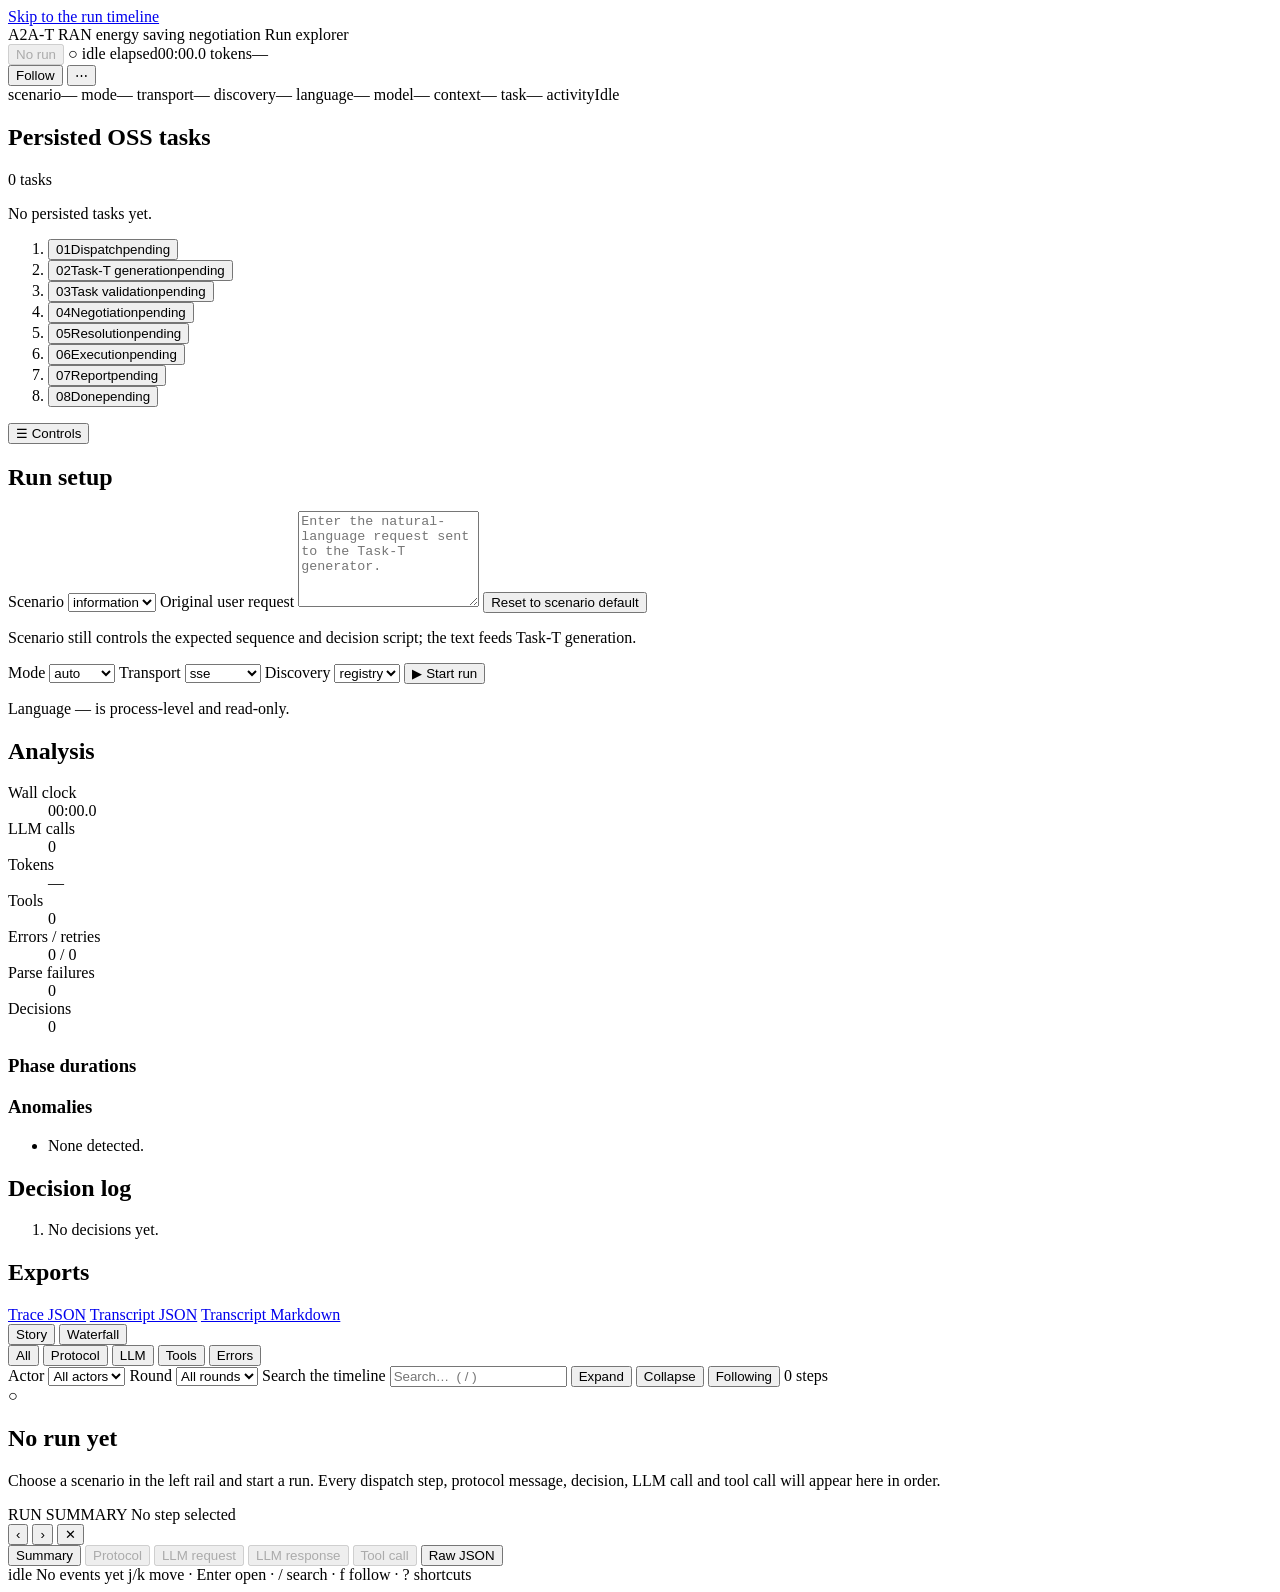
==== commit 544ec0ef: "feat(ran-sample): run the server deterministically and persist oss tasks Signed-off-by: codetalks-hw" ====
--- a/a2a-t-sample/ran-energy-saving/web/static/index.html
+++ b/a2a-t-sample/ran-energy-saving/web/static/index.html
@@ -47,6 +47,30 @@
     <span class="ctx-item ctx-id"><span class="ctx-label">context</span><span id="context-id">—</span></span>
     <span class="ctx-item ctx-id"><span class="ctx-label">task</span><span id="task-id">—</span></span>
     <span class="ctx-item ctx-activity"><span class="ctx-label">activity</span><span id="current-activity">Idle</span></span>
+  </section>
+
+  <section class="task-history panel" aria-labelledby="task-history-title">
+    <div class="task-history-head">
+      <h2 class="panel-title" id="task-history-title">Persisted OSS tasks</h2>
+      <span class="task-history-count" id="task-history-count">0 tasks</span>
+    </div>
+    <p class="task-history-note" id="task-table-note">No persisted tasks yet.</p>
+    <div class="task-table-scroll" hidden>
+      <table class="task-table" id="task-table">
+        <caption class="sr-only">Persisted A2A tasks of the OSS server</caption>
+        <thead>
+          <tr>
+            <th scope="col">Task</th>
+            <th scope="col">State</th>
+            <th scope="col">Context</th>
+            <th scope="col">Updated</th>
+            <th scope="col">Report</th>
+            <th scope="col">Run</th>
+          </tr>
+        </thead>
+        <tbody id="task-table-body"></tbody>
+      </table>
+    </div>
   </section>
 
   <nav class="phase-stepper" id="phase-stepper" aria-label="Run phases">
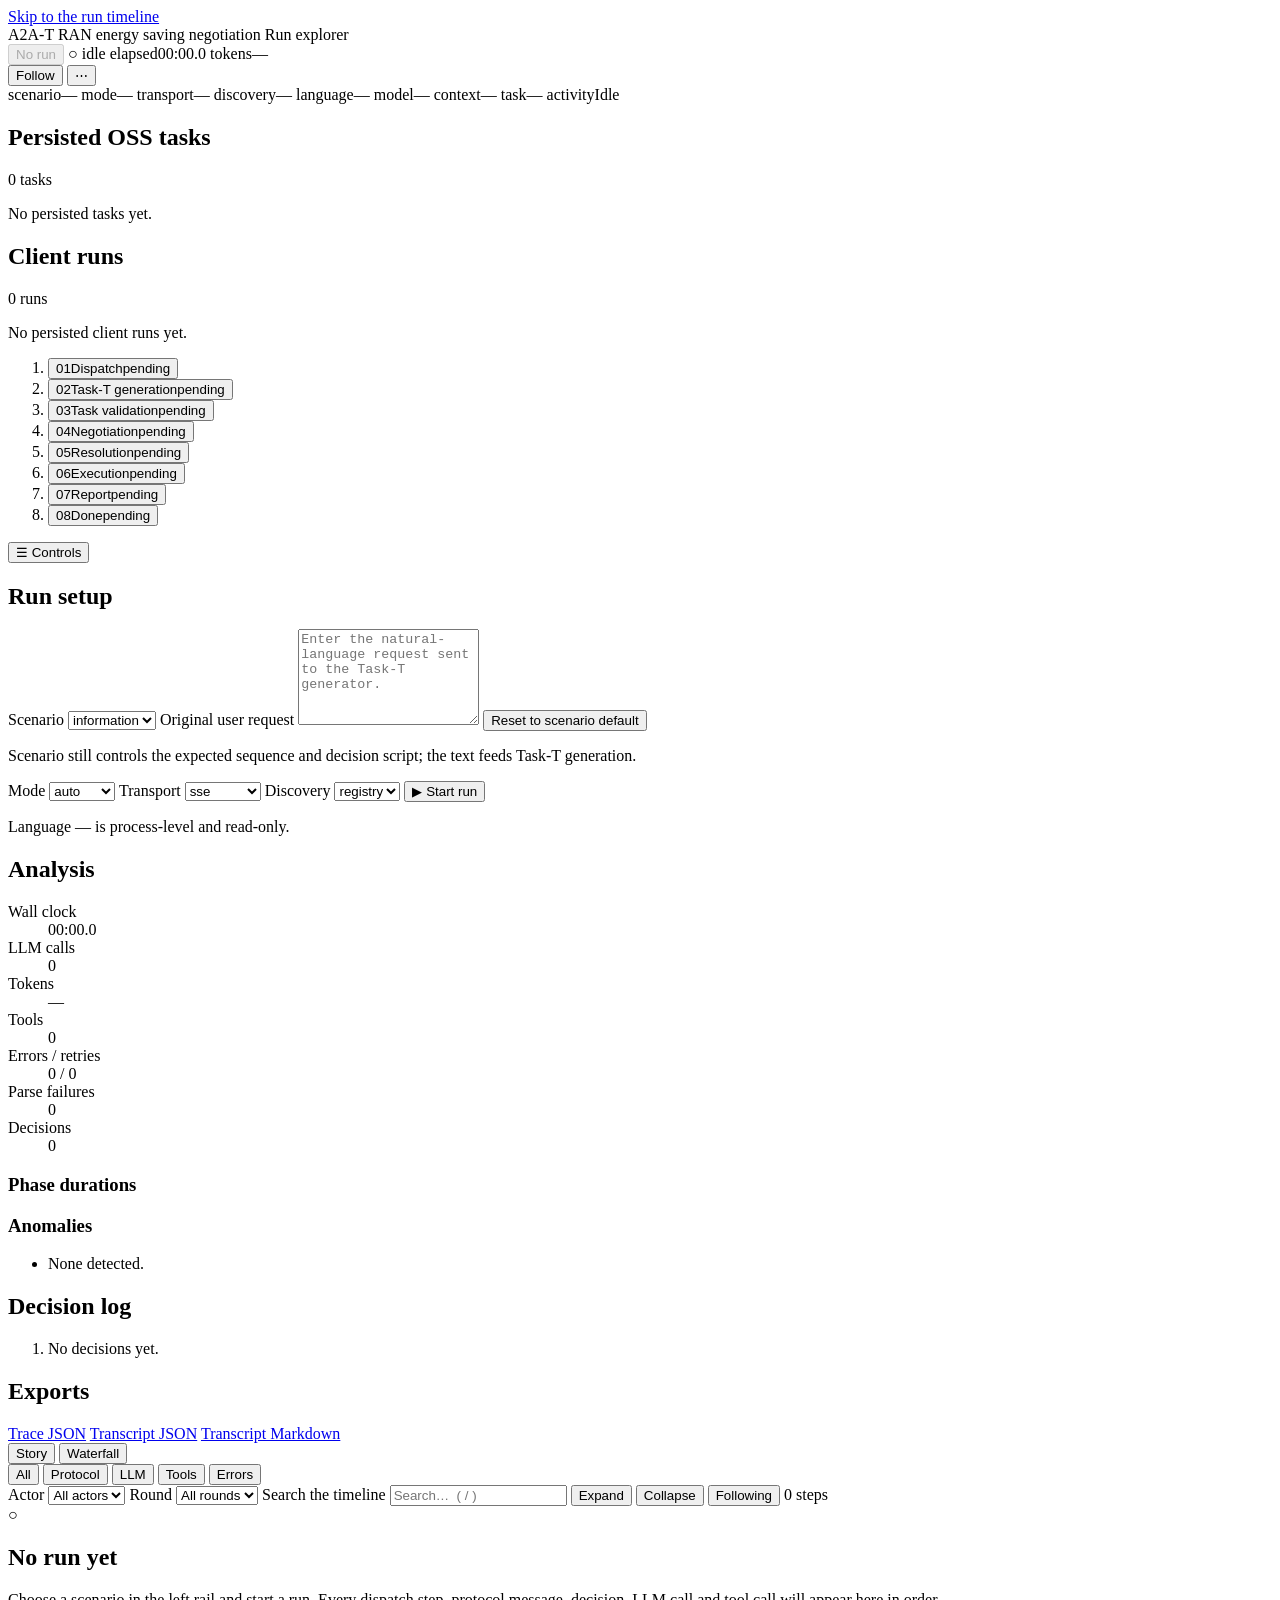
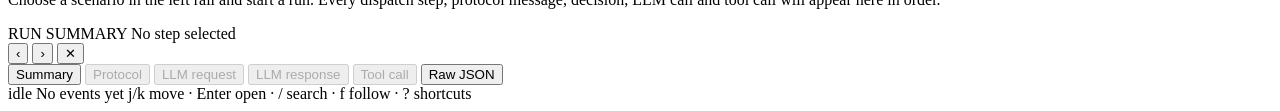
==== commit 9ab2e099: "feat(ran-sample): persist client state and run the server on langgraph Signed-off-by: codetalks-hw <" ====
--- a/a2a-t-sample/ran-energy-saving/web/static/index.html
+++ b/a2a-t-sample/ran-energy-saving/web/static/index.html
@@ -71,6 +71,39 @@
         <tbody id="task-table-body"></tbody>
       </table>
     </div>
+  </section>
+
+  <section class="task-history client-history panel" aria-labelledby="client-history-title">
+    <div class="task-history-head">
+      <h2 class="panel-title" id="client-history-title">Client runs</h2>
+      <span class="task-history-count" id="client-history-count">0 runs</span>
+    </div>
+    <p class="task-history-note" id="client-history-note">No persisted client runs yet.</p>
+    <div class="task-table-scroll" hidden>
+      <table class="task-table" id="client-run-table">
+        <caption class="sr-only">Persisted client runs, conversations and negotiation audit</caption>
+        <thead>
+          <tr>
+            <th scope="col">Run</th>
+            <th scope="col">Conversation</th>
+            <th scope="col">Scenario</th>
+            <th scope="col">Status</th>
+            <th scope="col">Final state</th>
+            <th scope="col">Started</th>
+            <th scope="col">Request</th>
+            <th scope="col">Detail</th>
+          </tr>
+        </thead>
+        <tbody id="client-run-table-body"></tbody>
+      </table>
+    </div>
+    <section class="client-run-detail" id="client-run-detail" aria-labelledby="client-run-detail-title" hidden>
+      <div class="client-run-detail-head">
+        <h3 class="panel-title" id="client-run-detail-title">Run detail</h3>
+        <button class="secondary-button" id="client-run-detail-close" type="button">Close</button>
+      </div>
+      <div class="client-run-detail-body" id="client-run-detail-body"></div>
+    </section>
   </section>
 
   <nav class="phase-stepper" id="phase-stepper" aria-label="Run phases">
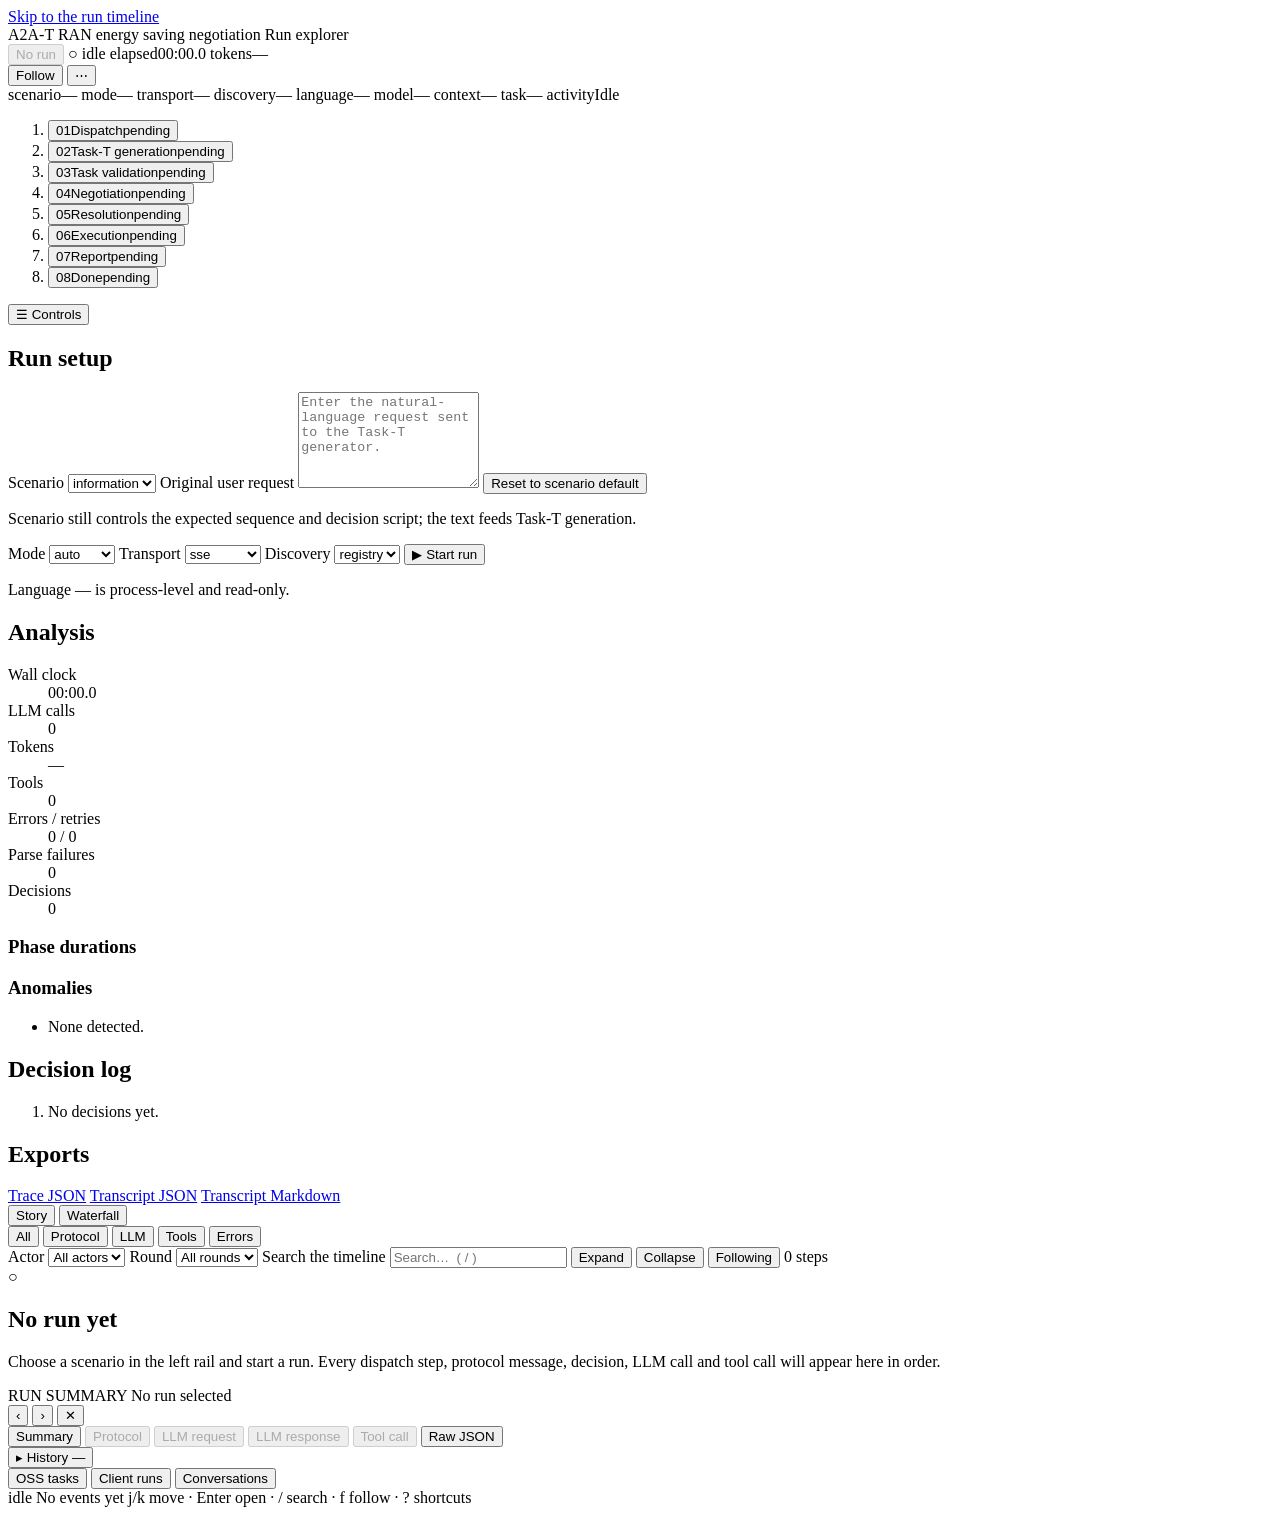
==== commit d2f77ec5: "feat(ran-sample): localize the run explorer and collapse its history panel Add an English and Chines" ====
--- a/a2a-t-sample/ran-energy-saving/web/static/index.html
+++ b/a2a-t-sample/ran-energy-saving/web/static/index.html
@@ -4,128 +4,80 @@
   <meta charset="utf-8">
   <meta name="viewport" content="width=device-width, initial-scale=1">
   <meta name="color-scheme" content="light dark">
-  <title>RAN energy saving negotiation · Run explorer</title>
+  <title data-i18n="app.title">RAN energy saving negotiation · Run explorer</title>
   <link rel="stylesheet" href="/static/app.css">
   <script type="module" src="/static/js/main.js"></script>
 </head>
 <body>
-  <a class="skip-link" href="#timeline-scroll">Skip to the run timeline</a>
+  <a class="skip-link" href="#timeline-scroll" data-i18n="app.skipLink">Skip to the run timeline</a>
 
   <header class="app-header" role="banner">
     <div class="brand">
       <span class="brand-mark" aria-hidden="true">A2A-T</span>
       <span class="brand-text">
-        <span class="brand-title">RAN energy saving negotiation</span>
-        <span class="brand-subtitle">Run explorer</span>
+        <span class="brand-title" data-i18n="app.brandTitle">RAN energy saving negotiation</span>
+        <span class="brand-subtitle" data-i18n="app.brandSubtitle">Run explorer</span>
       </span>
     </div>
     <div class="header-run">
-      <button class="run-id" id="run-id" type="button" title="Copy the run id" disabled>No run</button>
+      <button class="run-id" id="run-id" type="button" title="Copy the run id" data-i18n-title="header.copyRunId" disabled>No run</button>
       <span class="status-pill status-idle" id="status-pill" data-status="idle">○ idle</span>
-      <span class="header-metric" title="Wall clock"><span class="header-metric-label">elapsed</span><span id="elapsed">00:00.0</span></span>
-      <span class="header-metric" title="LLM tokens"><span class="header-metric-label">tokens</span><span id="token-total">—</span></span>
+      <span class="header-metric" title="Wall clock"><span class="header-metric-label" data-i18n="header.elapsed">elapsed</span><span id="elapsed">00:00.0</span></span>
+      <span class="header-metric" title="LLM tokens"><span class="header-metric-label" data-i18n="header.tokens">tokens</span><span id="token-total">—</span></span>
     </div>
     <div class="header-actions">
-      <button class="toggle-button" id="follow-toggle" type="button" aria-pressed="true" title="Follow new events (f)"><span id="follow-label">Follow</span> <span class="toggle-dot" aria-hidden="true"></span></button>
-      <button class="icon-button" id="menu-button" type="button" aria-expanded="false" aria-controls="menu-panel" title="Menu">⋯</button>
+      <button class="toggle-button" id="follow-toggle" type="button" aria-pressed="true" title="Follow new events (f)" data-i18n-title="toolbar.followTitle"><span id="follow-label" data-i18n="header.follow">Follow</span> <span class="toggle-dot" aria-hidden="true"></span></button>
+      <button class="icon-button" id="menu-button" type="button" aria-expanded="false" aria-controls="menu-panel" title="Menu" data-i18n-title="header.menu">⋯</button>
       <div class="menu-panel" id="menu-panel" hidden>
+        <label class="menu-item menu-field">
+          <span data-i18n="header.language">Language</span>
+          <select id="locale-select" aria-label="Interface language" data-i18n-aria-label="header.language">
+            <option value="auto" data-i18n="locale.auto">Auto</option>
+            <option value="en" data-i18n="locale.en">English</option>
+            <option value="zh-CN" data-i18n="locale.zh-CN">中文</option>
+          </select>
+        </label>
         <button class="menu-item" id="theme-toggle" type="button">Theme: auto</button>
-        <button class="menu-item" id="menu-shortcuts" type="button">Keyboard shortcuts (?)</button>
-        <a class="menu-item" id="menu-trace" href="#" download>Download trace.json</a>
-        <a class="menu-item" id="menu-transcript" href="#" download>Download transcript.json</a>
+        <button class="menu-item" id="menu-shortcuts" type="button" data-i18n="header.shortcuts">Keyboard shortcuts (?)</button>
+        <a class="menu-item" id="menu-trace" href="#" download data-i18n="header.downloadTrace">Download trace.json</a>
+        <a class="menu-item" id="menu-transcript" href="#" download data-i18n="header.downloadTranscript">Download transcript.json</a>
       </div>
     </div>
   </header>
 
-  <section class="context-strip" id="context-strip" aria-label="Run context">
-    <span class="ctx-item"><span class="ctx-label">scenario</span><span id="ctx-scenario">—</span></span>
-    <span class="ctx-item"><span class="ctx-label">mode</span><span id="ctx-mode">—</span></span>
-    <span class="ctx-item"><span class="ctx-label">transport</span><span id="ctx-transport">—</span></span>
-    <span class="ctx-item"><span class="ctx-label">discovery</span><span id="ctx-discovery">—</span></span>
-    <span class="ctx-item"><span class="ctx-label">language</span><span id="ctx-language">—</span></span>
-    <span class="ctx-item"><span class="ctx-label">model</span><span id="ctx-model">—</span></span>
-    <span class="ctx-item ctx-id"><span class="ctx-label">context</span><span id="context-id">—</span></span>
-    <span class="ctx-item ctx-id"><span class="ctx-label">task</span><span id="task-id">—</span></span>
-    <span class="ctx-item ctx-activity"><span class="ctx-label">activity</span><span id="current-activity">Idle</span></span>
+  <section class="context-strip" id="context-strip" aria-label="Run context" data-i18n-aria-label="context.aria">
+    <span class="ctx-item"><span class="ctx-label" data-i18n="context.scenario">scenario</span><span id="ctx-scenario">—</span></span>
+    <span class="ctx-item"><span class="ctx-label" data-i18n="context.mode">mode</span><span id="ctx-mode">—</span></span>
+    <span class="ctx-item"><span class="ctx-label" data-i18n="context.transport">transport</span><span id="ctx-transport">—</span></span>
+    <span class="ctx-item"><span class="ctx-label" data-i18n="context.discovery">discovery</span><span id="ctx-discovery">—</span></span>
+    <span class="ctx-item"><span class="ctx-label" data-i18n="context.language">language</span><span id="ctx-language">—</span></span>
+    <span class="ctx-item"><span class="ctx-label" data-i18n="context.model">model</span><span id="ctx-model">—</span></span>
+    <span class="ctx-item ctx-id"><span class="ctx-label" data-i18n="context.context">context</span><span id="context-id">—</span></span>
+    <span class="ctx-item ctx-id"><span class="ctx-label" data-i18n="context.task">task</span><span id="task-id">—</span></span>
+    <span class="ctx-item ctx-activity"><span class="ctx-label" data-i18n="context.activity">activity</span><span id="current-activity">Idle</span></span>
+    <span class="ctx-item ctx-locale" id="locale-hint" hidden><span class="ctx-label" data-i18n="context.language">language</span><span id="locale-hint-text"></span></span>
   </section>
 
-  <section class="task-history panel" aria-labelledby="task-history-title">
-    <div class="task-history-head">
-      <h2 class="panel-title" id="task-history-title">Persisted OSS tasks</h2>
-      <span class="task-history-count" id="task-history-count">0 tasks</span>
-    </div>
-    <p class="task-history-note" id="task-table-note">No persisted tasks yet.</p>
-    <div class="task-table-scroll" hidden>
-      <table class="task-table" id="task-table">
-        <caption class="sr-only">Persisted A2A tasks of the OSS server</caption>
-        <thead>
-          <tr>
-            <th scope="col">Task</th>
-            <th scope="col">State</th>
-            <th scope="col">Context</th>
-            <th scope="col">Updated</th>
-            <th scope="col">Report</th>
-            <th scope="col">Run</th>
-          </tr>
-        </thead>
-        <tbody id="task-table-body"></tbody>
-      </table>
-    </div>
-  </section>
-
-  <section class="task-history client-history panel" aria-labelledby="client-history-title">
-    <div class="task-history-head">
-      <h2 class="panel-title" id="client-history-title">Client runs</h2>
-      <span class="task-history-count" id="client-history-count">0 runs</span>
-    </div>
-    <p class="task-history-note" id="client-history-note">No persisted client runs yet.</p>
-    <div class="task-table-scroll" hidden>
-      <table class="task-table" id="client-run-table">
-        <caption class="sr-only">Persisted client runs, conversations and negotiation audit</caption>
-        <thead>
-          <tr>
-            <th scope="col">Run</th>
-            <th scope="col">Conversation</th>
-            <th scope="col">Scenario</th>
-            <th scope="col">Status</th>
-            <th scope="col">Final state</th>
-            <th scope="col">Started</th>
-            <th scope="col">Request</th>
-            <th scope="col">Detail</th>
-          </tr>
-        </thead>
-        <tbody id="client-run-table-body"></tbody>
-      </table>
-    </div>
-    <section class="client-run-detail" id="client-run-detail" aria-labelledby="client-run-detail-title" hidden>
-      <div class="client-run-detail-head">
-        <h3 class="panel-title" id="client-run-detail-title">Run detail</h3>
-        <button class="secondary-button" id="client-run-detail-close" type="button">Close</button>
-      </div>
-      <div class="client-run-detail-body" id="client-run-detail-body"></div>
-    </section>
-  </section>
-
-  <nav class="phase-stepper" id="phase-stepper" aria-label="Run phases">
+  <nav class="phase-stepper" id="phase-stepper" aria-label="Run phases" data-i18n-aria-label="timeline.aria">
     <ol class="phase-list" id="phase-steps">
-      <li class="phase-step" data-phase="dispatch"><button type="button" class="phase-step-button" data-phase="dispatch"><span class="phase-step-index">01</span><span class="phase-step-label">Dispatch</span><span class="phase-step-meta">pending</span></button></li>
-      <li class="phase-step" data-phase="task_prompt"><button type="button" class="phase-step-button" data-phase="task_prompt"><span class="phase-step-index">02</span><span class="phase-step-label">Task-T generation</span><span class="phase-step-meta">pending</span></button></li>
-      <li class="phase-step" data-phase="task_validation"><button type="button" class="phase-step-button" data-phase="task_validation"><span class="phase-step-index">03</span><span class="phase-step-label">Task validation</span><span class="phase-step-meta">pending</span></button></li>
-      <li class="phase-step" data-phase="negotiation"><button type="button" class="phase-step-button" data-phase="negotiation"><span class="phase-step-index">04</span><span class="phase-step-label">Negotiation</span><span class="phase-step-meta">pending</span></button></li>
-      <li class="phase-step" data-phase="resolution"><button type="button" class="phase-step-button" data-phase="resolution"><span class="phase-step-index">05</span><span class="phase-step-label">Resolution</span><span class="phase-step-meta">pending</span></button></li>
-      <li class="phase-step" data-phase="execution"><button type="button" class="phase-step-button" data-phase="execution"><span class="phase-step-index">06</span><span class="phase-step-label">Execution</span><span class="phase-step-meta">pending</span></button></li>
-      <li class="phase-step" data-phase="report"><button type="button" class="phase-step-button" data-phase="report"><span class="phase-step-index">07</span><span class="phase-step-label">Report</span><span class="phase-step-meta">pending</span></button></li>
-      <li class="phase-step" data-phase="done"><button type="button" class="phase-step-button" data-phase="done"><span class="phase-step-index">08</span><span class="phase-step-label">Done</span><span class="phase-step-meta">pending</span></button></li>
+      <li class="phase-step" data-phase="dispatch"><button type="button" class="phase-step-button" data-phase="dispatch"><span class="phase-step-index">01</span><span class="phase-step-label" data-i18n="phase.dispatch">Dispatch</span><span class="phase-step-meta">pending</span></button></li>
+      <li class="phase-step" data-phase="task_prompt"><button type="button" class="phase-step-button" data-phase="task_prompt"><span class="phase-step-index">02</span><span class="phase-step-label" data-i18n="phase.task_prompt">Task-T generation</span><span class="phase-step-meta">pending</span></button></li>
+      <li class="phase-step" data-phase="task_validation"><button type="button" class="phase-step-button" data-phase="task_validation"><span class="phase-step-index">03</span><span class="phase-step-label" data-i18n="phase.task_validation">Task validation</span><span class="phase-step-meta">pending</span></button></li>
+      <li class="phase-step" data-phase="negotiation"><button type="button" class="phase-step-button" data-phase="negotiation"><span class="phase-step-index">04</span><span class="phase-step-label" data-i18n="phase.negotiation">Negotiation</span><span class="phase-step-meta">pending</span></button></li>
+      <li class="phase-step" data-phase="resolution"><button type="button" class="phase-step-button" data-phase="resolution"><span class="phase-step-index">05</span><span class="phase-step-label" data-i18n="phase.resolution">Resolution</span><span class="phase-step-meta">pending</span></button></li>
+      <li class="phase-step" data-phase="execution"><button type="button" class="phase-step-button" data-phase="execution"><span class="phase-step-index">06</span><span class="phase-step-label" data-i18n="phase.execution">Execution</span><span class="phase-step-meta">pending</span></button></li>
+      <li class="phase-step" data-phase="report"><button type="button" class="phase-step-button" data-phase="report"><span class="phase-step-index">07</span><span class="phase-step-label" data-i18n="phase.report">Report</span><span class="phase-step-meta">pending</span></button></li>
+      <li class="phase-step" data-phase="done"><button type="button" class="phase-step-button" data-phase="done"><span class="phase-step-index">08</span><span class="phase-step-label" data-i18n="phase.done">Done</span><span class="phase-step-meta">pending</span></button></li>
     </ol>
   </nav>
 
   <div class="shell">
-    <aside class="rail" id="rail" aria-label="Run controls">
-      <button class="rail-toggle" id="rail-toggle" type="button" aria-expanded="false" title="Toggle the run controls">☰ Controls</button>
+    <aside class="rail" id="rail" aria-label="Run controls" data-i18n-aria-label="rail.aria">
+      <button class="rail-toggle" id="rail-toggle" type="button" aria-expanded="false" title="Toggle the run controls"><span data-i18n="rail.toggle">☰ Controls</span></button>
       <section class="panel rail-section" aria-labelledby="rail-run-title">
-        <h2 class="panel-title" id="rail-run-title">Run setup</h2>
+        <h2 class="panel-title" id="rail-run-title" data-i18n="rail.runSetup">Run setup</h2>
         <form class="run-form" id="run-form">
-          <label class="field">Scenario
+          <label class="field"><span data-i18n="rail.scenario">Scenario</span>
             <select id="scenario-select" name="scenario">
               <option value="information">information</option>
               <option value="target">target</option>
@@ -134,235 +86,336 @@
               <option value="abort">abort</option>
             </select>
           </label>
-          <label class="field">Original user request
+          <label class="field"><span data-i18n="rail.userRequest">Original user request</span>
             <textarea id="user-request-input" name="userRequest" rows="6" spellcheck="false"
-              placeholder="Enter the natural-language request sent to the Task-T generator."></textarea>
-          </label>
-          <button class="secondary-button request-reset" id="reset-request-button" type="button">
+              placeholder="Enter the natural-language request sent to the Task-T generator." data-i18n-placeholder="rail.userRequestPlaceholder"></textarea>
+          </label>
+          <button class="secondary-button request-reset" id="reset-request-button" type="button" data-i18n="rail.resetRequest">
             Reset to scenario default
           </button>
-          <p class="field-note">Scenario still controls the expected sequence and decision script; the text feeds Task-T generation.</p>
-          <label class="field">Mode
+          <p class="field-note" data-i18n="rail.scenarioNote">Scenario still controls the expected sequence and decision script; the text feeds Task-T generation.</p>
+          <label class="field"><span data-i18n="rail.mode">Mode</span>
             <select id="mode-select" name="mode">
               <option value="auto">auto</option>
               <option value="manual">manual</option>
             </select>
           </label>
-          <label class="field">Transport
+          <label class="field"><span data-i18n="rail.transport">Transport</span>
             <select id="transport-select" name="transport">
               <option value="sse">sse</option>
               <option value="webhook">webhook</option>
             </select>
           </label>
-          <label class="field">Discovery
+          <label class="field"><span data-i18n="rail.discovery">Discovery</span>
             <select id="discovery-select" name="discovery">
               <option value="registry">registry</option>
               <option value="direct">direct</option>
             </select>
           </label>
-          <button class="primary-button" id="start-button" type="submit">▶ Start run</button>
-          <p class="field-note">Language <span id="rail-language">—</span> is process-level and read-only.</p>
+          <button class="primary-button" id="start-button" type="submit" data-i18n="rail.start">▶ Start run</button>
+          <p class="field-note"><span data-i18n="rail.languageLabel">Language</span> <span id="rail-language">—</span> <span data-i18n="rail.languageReadOnly">is process-level and read-only.</span></p>
           <p class="form-error" id="run-error" role="alert" hidden></p>
         </form>
       </section>
 
       <section class="panel rail-section manual-panel" id="manual-panel-rail" aria-labelledby="rail-manual-title" hidden>
-        <h2 class="panel-title" id="rail-manual-title">Manual decision</h2>
+        <h2 class="panel-title" id="rail-manual-title" data-i18n="rail.manualTitle">Manual decision</h2>
         <p class="manual-context" data-role="manual-context">Waiting for a proposal…</p>
-        <p class="manual-countdown"><span class="micro-label">remaining</span> <span class="decision-countdown" data-role="countdown">—</span></p>
+        <p class="manual-countdown"><span class="micro-label" data-i18n="rail.remaining">remaining</span> <span class="decision-countdown" data-role="countdown">—</span></p>
         <div class="decision-form">
-          <label class="field">Action
-            <select data-field="action" aria-label="Decision action">
+          <label class="field"><span data-i18n="rail.action">Action</span>
+            <select data-field="action" aria-label="Decision action" data-i18n-aria-label="rail.submitAria">
               <option value="accept">accept</option>
               <option value="reject">reject</option>
               <option value="abort">abort</option>
               <option value="counter">counter</option>
             </select>
           </label>
-          <label class="field">Rationale
-            <textarea data-field="rationale" rows="2" placeholder="Why this decision?"></textarea>
-          </label>
-          <label class="field">Filled params (accept, JSON)
-            <textarea data-field="filled" rows="2" placeholder='{"region": "…"}'></textarea>
-          </label>
-          <label class="field">Counter proposal (counter only)
-            <textarea data-field="counter" rows="2" placeholder="Natural-language counter proposal"></textarea>
-          </label>
-          <label class="field">Counter params (counter, JSON)
-            <textarea data-field="counterParams" rows="2" placeholder='{"cellId": "cell-001"}'></textarea>
+          <label class="field"><span data-i18n="rail.rationale">Rationale</span>
+            <textarea data-field="rationale" rows="2" placeholder="Why this decision?" data-i18n-placeholder="rail.rationalePlaceholder"></textarea>
+          </label>
+          <label class="field"><span data-i18n="rail.filled">Filled params (accept, JSON)</span>
+            <textarea data-field="filled" rows="2" placeholder='{"region": "…"}' data-i18n-placeholder="rail.filledPlaceholder"></textarea>
+          </label>
+          <label class="field"><span data-i18n="rail.counter">Counter proposal (counter only)</span>
+            <textarea data-field="counter" rows="2" placeholder="Natural-language counter proposal" data-i18n-placeholder="rail.counterPlaceholder"></textarea>
+          </label>
+          <label class="field"><span data-i18n="rail.counterParams">Counter params (counter, JSON)</span>
+            <textarea data-field="counterParams" rows="2" placeholder='{"cellId": "cell-001"}' data-i18n-placeholder="rail.counterParamsPlaceholder"></textarea>
           </label>
         </div>
         <p class="form-error decision-error" data-role="error" hidden></p>
         <div class="manual-actions">
-          <button class="primary-button decision-submit" type="button">Submit decision</button>
-          <button class="secondary-button decision-focus" type="button">Open the pinned card</button>
+          <button class="primary-button decision-submit" type="button" data-i18n="rail.submit">Submit decision</button>
+          <button class="secondary-button decision-focus" type="button" data-i18n="rail.focus">Open the pinned card</button>
         </div>
       </section>
 
       <section class="panel rail-section" aria-labelledby="rail-analysis-title">
-        <h2 class="panel-title" id="rail-analysis-title">Analysis</h2>
+        <h2 class="panel-title" id="rail-analysis-title" data-i18n="analysis.title">Analysis</h2>
         <dl class="analysis-grid" id="analysis">
-          <div><dt>Wall clock</dt><dd id="analysis-wall">00:00.0</dd></div>
-          <div><dt>LLM calls</dt><dd id="analysis-llm">0</dd></div>
-          <div><dt>Tokens</dt><dd id="analysis-tokens">—</dd></div>
-          <div><dt>Tools</dt><dd id="analysis-tools">0</dd></div>
-          <div><dt>Errors / retries</dt><dd id="analysis-errors">0 / 0</dd></div>
-          <div><dt>Parse failures</dt><dd id="analysis-parse">0</dd></div>
-          <div><dt>Decisions</dt><dd id="analysis-decisions">0</dd></div>
+          <div><dt data-i18n="analysis.wallClock">Wall clock</dt><dd id="analysis-wall">00:00.0</dd></div>
+          <div><dt data-i18n="analysis.llmCalls">LLM calls</dt><dd id="analysis-llm">0</dd></div>
+          <div><dt data-i18n="analysis.tokens">Tokens</dt><dd id="analysis-tokens">—</dd></div>
+          <div><dt data-i18n="analysis.tools">Tools</dt><dd id="analysis-tools">0</dd></div>
+          <div><dt data-i18n="analysis.errorsRetries">Errors / retries</dt><dd id="analysis-errors">0 / 0</dd></div>
+          <div><dt data-i18n="analysis.parseFailures">Parse failures</dt><dd id="analysis-parse">0</dd></div>
+          <div><dt data-i18n="analysis.decisions">Decisions</dt><dd id="analysis-decisions">0</dd></div>
         </dl>
-        <h3 class="micro-label">Phase durations</h3>
+        <h3 class="micro-label" data-i18n="analysis.phaseDurations">Phase durations</h3>
         <ul class="phase-durations" id="phase-durations"></ul>
-        <h3 class="micro-label">Anomalies</h3>
+        <h3 class="micro-label" data-i18n="analysis.anomalies">Anomalies</h3>
         <ul class="anomaly-list" id="anomalies-list"><li class="placeholder">None detected.</li></ul>
       </section>
 
       <section class="panel rail-section" aria-labelledby="rail-decisions-title">
-        <h2 class="panel-title" id="rail-decisions-title">Decision log</h2>
+        <h2 class="panel-title" id="rail-decisions-title" data-i18n="analysis.decisionLog">Decision log</h2>
         <ol class="decision-log" id="decision-log"><li class="placeholder">No decisions yet.</li></ol>
       </section>
 
       <section class="panel rail-section" aria-labelledby="rail-exports-title">
-        <h2 class="panel-title" id="rail-exports-title">Exports</h2>
+        <h2 class="panel-title" id="rail-exports-title" data-i18n="analysis.exports">Exports</h2>
         <div class="export-links">
-          <a id="export-trace" href="#" download>Trace JSON</a>
-          <a id="export-json" href="#" download>Transcript JSON</a>
-          <a id="export-md" href="#" download>Transcript Markdown</a>
+          <a id="export-trace" href="#" download data-i18n="analysis.traceJson">Trace JSON</a>
+          <a id="export-json" href="#" download data-i18n="analysis.transcriptJson">Transcript JSON</a>
+          <a id="export-md" href="#" download data-i18n="analysis.transcriptMarkdown">Transcript Markdown</a>
         </div>
       </section>
     </aside>
 
     <main class="timeline-column" id="timeline-column">
-      <div class="timeline-toolbar" id="timeline-toolbar" role="toolbar" aria-label="Timeline controls">
-        <div class="segmented" role="group" aria-label="Timeline view">
-          <button type="button" class="segment is-active" id="view-story" data-view="story" aria-pressed="true">Story</button>
-          <button type="button" class="segment" id="view-waterfall" data-view="waterfall" aria-pressed="false">Waterfall</button>
-        </div>
-        <div class="filter-chips" id="filter-chips" role="group" aria-label="Timeline filters">
-          <button type="button" class="chip is-active" data-filter="all" aria-pressed="true">All</button>
-          <button type="button" class="chip" data-filter="protocol" aria-pressed="false">Protocol</button>
-          <button type="button" class="chip" data-filter="llm" aria-pressed="false">LLM</button>
-          <button type="button" class="chip" data-filter="tools" aria-pressed="false">Tools</button>
-          <button type="button" class="chip" data-filter="errors" aria-pressed="false">Errors</button>
-        </div>
-        <label class="inline-field"><span class="sr-only">Actor</span>
-          <select id="actor-filter" aria-label="Filter by actor">
-            <option value="all">All actors</option>
-            <option value="client">Client</option>
-            <option value="server">Server</option>
-            <option value="llm">LLM</option>
-            <option value="tool">Tool</option>
-            <option value="human">Human</option>
-            <option value="system">System</option>
+      <div class="timeline-toolbar" id="timeline-toolbar" role="toolbar" aria-label="Timeline controls" data-i18n-aria-label="toolbar.aria">
+        <div class="segmented" role="group" aria-label="Timeline view" data-i18n-aria-label="toolbar.viewAria">
+          <button type="button" class="segment is-active" id="view-story" data-view="story" aria-pressed="true" data-i18n="toolbar.story">Story</button>
+          <button type="button" class="segment" id="view-waterfall" data-view="waterfall" aria-pressed="false" data-i18n="toolbar.waterfall">Waterfall</button>
+        </div>
+        <div class="filter-chips" id="filter-chips" role="group" aria-label="Timeline filters" data-i18n-aria-label="toolbar.filtersAria">
+          <button type="button" class="chip is-active" data-filter="all" aria-pressed="true" data-i18n="toolbar.filterAll">All</button>
+          <button type="button" class="chip" data-filter="protocol" aria-pressed="false" data-i18n="toolbar.filterProtocol">Protocol</button>
+          <button type="button" class="chip" data-filter="llm" aria-pressed="false" data-i18n="toolbar.filterLlm">LLM</button>
+          <button type="button" class="chip" data-filter="tools" aria-pressed="false" data-i18n="toolbar.filterTools">Tools</button>
+          <button type="button" class="chip" data-filter="errors" aria-pressed="false" data-i18n="toolbar.filterErrors">Errors</button>
+        </div>
+        <label class="inline-field"><span class="sr-only" data-i18n="toolbar.actorAria">Actor</span>
+          <select id="actor-filter" aria-label="Filter by actor" data-i18n-aria-label="toolbar.actorAria">
+            <option value="all" data-i18n="toolbar.allActors">All actors</option>
+            <option value="client" data-i18n="toolbar.actorClient">Client</option>
+            <option value="server" data-i18n="toolbar.actorServer">Server</option>
+            <option value="llm" data-i18n="toolbar.actorLlm">LLM</option>
+            <option value="tool" data-i18n="toolbar.actorTool">Tool</option>
+            <option value="human" data-i18n="toolbar.actorHuman">Human</option>
+            <option value="system" data-i18n="toolbar.actorSystem">System</option>
           </select>
         </label>
-        <label class="inline-field"><span class="sr-only">Round</span>
-          <select id="round-filter" aria-label="Filter by negotiation round">
-            <option value="all">All rounds</option>
+        <label class="inline-field"><span class="sr-only" data-i18n="toolbar.roundAria">Round</span>
+          <select id="round-filter" aria-label="Filter by negotiation round" data-i18n-aria-label="toolbar.roundAria">
+            <option value="all" data-i18n="toolbar.allRounds">All rounds</option>
           </select>
         </label>
-        <label class="search-field"><span class="sr-only">Search the timeline</span>
-          <input type="search" id="search-input" placeholder="Search…  ( / )" autocomplete="off">
+        <label class="search-field"><span class="sr-only" data-i18n="toolbar.searchAria">Search the timeline</span>
+          <input type="search" id="search-input" placeholder="Search…  ( / )" data-i18n-placeholder="toolbar.searchPlaceholder" autocomplete="off">
         </label>
-        <button type="button" class="icon-text-button" id="expand-all" title="Expand all phases">Expand</button>
-        <button type="button" class="icon-text-button" id="collapse-all" title="Collapse all phases">Collapse</button>
-        <button type="button" class="icon-text-button" id="timeline-follow" aria-pressed="true" title="Follow new events (f)">Following</button>
+        <button type="button" class="icon-text-button" id="expand-all" title="Expand all phases" data-i18n-title="toolbar.expandTitle" data-i18n="toolbar.expand">Expand</button>
+        <button type="button" class="icon-text-button" id="collapse-all" title="Collapse all phases" data-i18n-title="toolbar.collapseTitle" data-i18n="toolbar.collapse">Collapse</button>
+        <button type="button" class="icon-text-button" id="timeline-follow" aria-pressed="true" title="Follow new events (f)" data-i18n-title="toolbar.followTitle" data-i18n="toolbar.follow">Following</button>
         <span class="toolbar-stats" id="timeline-stats">0 steps</span>
       </div>
 
       <div class="connection-banner" id="connection-banner" role="status" hidden>
         <span id="connection-banner-text">Event stream disconnected; retrying…</span>
-        <button type="button" class="link-button" id="connection-retry">Retry now</button>
+        <button type="button" class="link-button" id="connection-retry" data-i18n="connection.retry">Retry now</button>
       </div>
 
       <section class="manual-pinned" id="manual-pinned" aria-labelledby="pinned-manual-title" hidden>
-        <h2 class="panel-title" id="pinned-manual-title">Decision required <span class="manual-round" data-role="manual-round"></span></h2>
+        <h2 class="panel-title" id="pinned-manual-title"><span data-i18n="manual.required">Decision required</span> <span class="manual-round" data-role="manual-round"></span></h2>
         <p class="manual-context" data-role="manual-context"></p>
-        <p class="manual-countdown"><span class="micro-label">remaining</span> <span class="decision-countdown" data-role="countdown">—</span></p>
+        <p class="manual-countdown"><span class="micro-label" data-i18n="rail.remaining">remaining</span> <span class="decision-countdown" data-role="countdown">—</span></p>
         <div class="decision-form">
-          <label class="field">Action
-            <select data-field="action" aria-label="Decision action">
+          <label class="field"><span data-i18n="rail.action">Action</span>
+            <select data-field="action" aria-label="Decision action" data-i18n-aria-label="rail.submitAria">
               <option value="accept">accept</option>
               <option value="reject">reject</option>
               <option value="abort">abort</option>
               <option value="counter">counter</option>
             </select>
           </label>
-          <label class="field field-wide">Rationale
-            <textarea data-field="rationale" rows="2" placeholder="Why this decision?"></textarea>
-          </label>
-          <label class="field field-wide">Filled params (accept, JSON)
-            <textarea data-field="filled" rows="3" placeholder='{"region": "…"}'></textarea>
-          </label>
-          <label class="field field-wide">Counter proposal (counter only)
-            <textarea data-field="counter" rows="2" placeholder="Natural-language counter proposal"></textarea>
-          </label>
-          <label class="field field-wide">Counter params (counter, JSON)
-            <textarea data-field="counterParams" rows="2" placeholder='{"cellId": "cell-001", "window": "00:00~06:00", "targetRate": "30"}'></textarea>
+          <label class="field field-wide"><span data-i18n="rail.rationale">Rationale</span>
+            <textarea data-field="rationale" rows="2" placeholder="Why this decision?" data-i18n-placeholder="rail.rationalePlaceholder"></textarea>
+          </label>
+          <label class="field field-wide"><span data-i18n="rail.filled">Filled params (accept, JSON)</span>
+            <textarea data-field="filled" rows="3" placeholder='{"region": "…"}' data-i18n-placeholder="rail.filledPlaceholder"></textarea>
+          </label>
+          <label class="field field-wide"><span data-i18n="rail.counter">Counter proposal (counter only)</span>
+            <textarea data-field="counter" rows="2" placeholder="Natural-language counter proposal" data-i18n-placeholder="rail.counterPlaceholder"></textarea>
+          </label>
+          <label class="field field-wide"><span data-i18n="rail.counterParams">Counter params (counter, JSON)</span>
+            <textarea data-field="counterParams" rows="2" placeholder='{"cellId": "cell-001", "window": "00:00~06:00", "targetRate": "30"}' data-i18n-placeholder="rail.counterParamsPlaceholderFull"></textarea>
           </label>
         </div>
         <p class="form-error decision-error" data-role="error" hidden></p>
         <div class="manual-actions">
-          <button class="primary-button decision-submit" type="button">Submit decision</button>
-          <span class="field-note">Cmd/Ctrl+Enter submits.</span>
+          <button class="primary-button decision-submit" type="button" data-i18n="rail.submit">Submit decision</button>
+          <span class="field-note" data-i18n="rail.submitHint">Cmd/Ctrl+Enter submits.</span>
         </div>
       </section>
 
       <div class="timeline-scroll" id="timeline-scroll" tabindex="-1">
         <div class="state-callout" id="timeline-loading" hidden>
           <span class="state-glyph" aria-hidden="true">◌</span>
-          <div><h2>Loading run explorer…</h2><p>Reading the process metadata.</p></div>
+          <div><h2 data-i18n="state.loadingTitle">Loading run explorer…</h2><p data-i18n="state.loadingBody">Reading the process metadata.</p></div>
         </div>
         <div class="state-callout" id="timeline-empty">
           <span class="state-glyph" aria-hidden="true">○</span>
-          <div><h2>No run yet</h2><p>Choose a scenario in the left rail and start a run. Every dispatch step, protocol message, decision, LLM call and tool call will appear here in order.</p></div>
+          <div><h2 data-i18n="state.emptyTitle">No run yet</h2><p data-i18n="state.emptyBody">Choose a scenario in the left rail and start a run. Every dispatch step, protocol message, decision, LLM call and tool call will appear here in order.</p></div>
         </div>
         <div class="state-callout state-error" id="timeline-error" role="alert" hidden>
           <span class="state-glyph" aria-hidden="true">✕</span>
-          <div><h2>Run unavailable</h2><p id="timeline-error-text">The run could not be started.</p></div>
+          <div><h2 data-i18n="state.errorTitle">Run unavailable</h2><p id="timeline-error-text" data-i18n="state.errorBody">The run could not be started.</p></div>
         </div>
         <div class="state-callout state-warn" id="timeline-no-trace" hidden>
           <span class="state-glyph" aria-hidden="true">!</span>
-          <div><h2>No trace payloads</h2><p>This run recorded protocol events only; no LLM or tool spans were captured.</p></div>
+          <div><h2 data-i18n="state.noTraceTitle">No trace payloads</h2><p data-i18n="state.noTraceBody">This run recorded protocol events only; no LLM or tool spans were captured.</p></div>
         </div>
         <div class="timeline" id="timeline"></div>
       </div>
     </main>
 
-    <aside class="inspector" id="inspector" aria-label="Step inspector" aria-hidden="true">
+    <aside class="inspector" id="inspector" aria-label="Step inspector" data-i18n-aria-label="inspector.aria" aria-hidden="true">
       <div class="inspector-head">
         <div class="inspector-identity">
-          <span class="micro-label" id="inspector-step">RUN SUMMARY</span>
-          <span class="inspector-kind" id="inspector-kind">No step selected</span>
+          <span class="micro-label" id="inspector-step" data-i18n="inspector.runSummary">RUN SUMMARY</span>
+          <span class="inspector-kind" id="inspector-kind" data-i18n="inspector.noRunSelected">No run selected</span>
         </div>
         <div class="inspector-nav">
-          <button type="button" class="icon-button" id="inspector-prev" title="Previous step ([)" aria-label="Previous step">‹</button>
-          <button type="button" class="icon-button" id="inspector-next" title="Next step (])" aria-label="Next step">›</button>
-          <button type="button" class="icon-button" id="inspector-close" title="Close inspector (Esc)" aria-label="Close inspector">✕</button>
-        </div>
-      </div>
-      <div class="inspector-tabs" id="inspector-tabs" role="tablist" aria-label="Inspector tabs">
-        <button type="button" role="tab" data-tab="summary" aria-selected="true" aria-controls="inspector-body">Summary</button>
-        <button type="button" role="tab" data-tab="protocol" aria-selected="false" aria-controls="inspector-body" disabled>Protocol</button>
-        <button type="button" role="tab" data-tab="llm-request" aria-selected="false" aria-controls="inspector-body" disabled>LLM request</button>
-        <button type="button" role="tab" data-tab="llm-response" aria-selected="false" aria-controls="inspector-body" disabled>LLM response</button>
-        <button type="button" role="tab" data-tab="tool" aria-selected="false" aria-controls="inspector-body" disabled>Tool call</button>
-        <button type="button" role="tab" data-tab="raw" aria-selected="false" aria-controls="inspector-body">Raw JSON</button>
-      </div>
-      <div class="inspector-body" id="inspector-body" role="tabpanel" aria-label="Step details" tabindex="0"></div>
+          <button type="button" class="icon-button" id="inspector-prev" title="Previous step ([)" data-i18n-title="inspector.previous" aria-label="Previous step" data-i18n-aria-label="inspector.previous">‹</button>
+          <button type="button" class="icon-button" id="inspector-next" title="Next step (])" data-i18n-title="inspector.next" aria-label="Next step" data-i18n-aria-label="inspector.next">›</button>
+          <button type="button" class="icon-button" id="inspector-close" title="Close inspector (Esc)" data-i18n-title="inspector.close" aria-label="Close inspector" data-i18n-aria-label="inspector.close">✕</button>
+        </div>
+      </div>
+      <div class="inspector-tabs" id="inspector-tabs" role="tablist" aria-label="Inspector tabs" data-i18n-aria-label="inspector.tabsAria">
+        <button type="button" role="tab" data-tab="summary" aria-selected="true" aria-controls="inspector-body" data-i18n="inspector.tabSummary">Summary</button>
+        <button type="button" role="tab" data-tab="protocol" aria-selected="false" aria-controls="inspector-body" data-i18n="inspector.tabProtocol" disabled>Protocol</button>
+        <button type="button" role="tab" data-tab="llm-request" aria-selected="false" aria-controls="inspector-body" data-i18n="inspector.tabLlmRequest" disabled>LLM request</button>
+        <button type="button" role="tab" data-tab="llm-response" aria-selected="false" aria-controls="inspector-body" data-i18n="inspector.tabLlmResponse" disabled>LLM response</button>
+        <button type="button" role="tab" data-tab="tool" aria-selected="false" aria-controls="inspector-body" data-i18n="inspector.tabTool" disabled>Tool call</button>
+        <button type="button" role="tab" data-tab="raw" aria-selected="false" aria-controls="inspector-body" data-i18n="inspector.tabRaw">Raw JSON</button>
+      </div>
+      <div class="inspector-body" id="inspector-body" role="tabpanel" aria-label="Step details" data-i18n-aria-label="inspector.bodyAria" tabindex="0"></div>
     </aside>
     <div class="inspector-backdrop" id="inspector-backdrop" hidden></div>
   </div>
 
+  <section class="history panel" id="history" aria-labelledby="history-title">
+    <div class="history-head">
+      <button class="history-toggle" id="history-toggle" type="button" aria-expanded="false" aria-controls="history-body">
+        <span class="history-chevron" aria-hidden="true">▸</span>
+        <span class="panel-title" id="history-title" data-i18n="history.title">History</span>
+        <span class="history-count" id="history-count">—</span>
+      </button>
+      <div class="history-tabs" id="history-tabs" role="tablist" aria-label="Persisted tasks, client runs and conversations" data-i18n-aria-label="history.aria">
+        <button type="button" role="tab" data-history-tab="tasks" aria-selected="true" aria-controls="history-panel-tasks" data-i18n="history.tabs.tasks">OSS tasks</button>
+        <button type="button" role="tab" data-history-tab="runs" aria-selected="false" aria-controls="history-panel-runs" data-i18n="history.tabs.runs">Client runs</button>
+        <button type="button" role="tab" data-history-tab="conversations" aria-selected="false" aria-controls="history-panel-conversations" data-i18n="history.tabs.conversations">Conversations</button>
+      </div>
+    </div>
+
+    <div class="history-body" id="history-body" hidden>
+      <section class="history-panel" id="history-panel-tasks" data-history-panel="tasks" role="tabpanel" aria-labelledby="history-title">
+        <div class="task-history-head">
+          <span class="task-history-count" id="task-history-count">0 tasks</span>
+        </div>
+        <p class="task-history-note" id="task-table-note">No persisted tasks yet.</p>
+        <div class="task-table-scroll" hidden>
+          <table class="task-table" id="task-table">
+            <caption class="sr-only" data-i18n="history.taskCaption">Persisted A2A tasks of the OSS server</caption>
+            <thead>
+              <tr>
+                <th scope="col" data-i18n="history.columnTask">Task</th>
+                <th scope="col" data-i18n="history.columnState">State</th>
+                <th scope="col" data-i18n="history.columnContext">Context</th>
+                <th scope="col" data-i18n="history.columnUpdated">Updated</th>
+                <th scope="col" data-i18n="history.columnReport">Report</th>
+                <th scope="col" data-i18n="history.columnRun">Run</th>
+              </tr>
+            </thead>
+            <tbody id="task-table-body"></tbody>
+          </table>
+        </div>
+      </section>
+
+      <section class="history-panel" id="history-panel-runs" data-history-panel="runs" role="tabpanel" aria-labelledby="history-title" hidden>
+        <div class="task-history-head">
+          <span class="task-history-count" id="client-history-count">0 runs</span>
+        </div>
+        <p class="task-history-note" id="client-history-note">No persisted client runs yet.</p>
+        <div class="task-table-scroll" hidden>
+          <table class="task-table" id="client-run-table">
+            <caption class="sr-only" data-i18n="history.runCaption">Persisted client runs, conversations and negotiation audit</caption>
+            <thead>
+              <tr>
+                <th scope="col" data-i18n="history.columnRun">Run</th>
+                <th scope="col" data-i18n="history.columnConversation">Conversation</th>
+                <th scope="col" data-i18n="history.columnScenario">Scenario</th>
+                <th scope="col" data-i18n="history.columnStatus">Status</th>
+                <th scope="col" data-i18n="history.columnFinalState">Final state</th>
+                <th scope="col" data-i18n="history.columnStarted">Started</th>
+                <th scope="col" data-i18n="history.columnRequest">Request</th>
+                <th scope="col" data-i18n="history.columnDetail">Detail</th>
+              </tr>
+            </thead>
+            <tbody id="client-run-table-body"></tbody>
+          </table>
+        </div>
+        <section class="client-run-detail" id="client-run-detail" aria-labelledby="client-run-detail-title" hidden>
+          <div class="client-run-detail-head">
+            <h3 class="panel-title" id="client-run-detail-title" data-i18n="history.detailTitle">Run detail</h3>
+            <button class="secondary-button" id="client-run-detail-close" type="button" data-i18n="history.close">Close</button>
+          </div>
+          <div class="client-run-detail-body" id="client-run-detail-body"></div>
+        </section>
+      </section>
+
+      <section class="history-panel" id="history-panel-conversations" data-history-panel="conversations" role="tabpanel" aria-labelledby="history-title" hidden>
+        <div class="task-history-head">
+          <span class="task-history-count" id="conversation-history-count">0 conversations</span>
+        </div>
+        <p class="task-history-note" id="conversation-history-note">No conversations yet.</p>
+        <div class="task-table-scroll" hidden>
+          <table class="task-table" id="conversation-table">
+            <caption class="sr-only" data-i18n="history.conversationCaption">Persisted client conversations</caption>
+            <thead>
+              <tr>
+                <th scope="col" data-i18n="history.columnConversation">Conversation</th>
+                <th scope="col" data-i18n="history.columnTurns">Turns</th>
+                <th scope="col" data-i18n="history.columnRuns">Runs</th>
+                <th scope="col" data-i18n="history.columnUpdated">Updated</th>
+                <th scope="col" data-i18n="history.columnDetail">Detail</th>
+              </tr>
+            </thead>
+            <tbody id="conversation-table-body"></tbody>
+          </table>
+        </div>
+        <section class="client-run-detail" id="conversation-detail" aria-labelledby="conversation-detail-title" hidden>
+          <div class="client-run-detail-head">
+            <h3 class="panel-title" id="conversation-detail-title" data-i18n="history.conversationDetailTitle">Conversation detail</h3>
+            <button class="secondary-button" id="conversation-detail-close" type="button" data-i18n="history.close">Close</button>
+          </div>
+          <div class="client-run-detail-body" id="conversation-detail-body"></div>
+        </section>
+      </section>
+    </div>
+  </section>
+
   <footer class="app-footer">
     <span class="connection-state" id="connection-state" data-state="idle"><span class="conn-dot" aria-hidden="true"></span><span id="connection-label">idle</span></span>
     <span class="last-event" id="last-event">No events yet</span>
-    <span class="shortcut-hint">j/k move · Enter open · / search · f follow · ? shortcuts</span>
+    <span class="shortcut-hint" data-i18n="connection.shortcutHint">j/k move · Enter open · / search · f follow · ? shortcuts</span>
   </footer>
 
   <dialog class="shortcuts-dialog" id="shortcuts-dialog" aria-labelledby="shortcuts-title">
     <div class="shortcuts-head">
-      <h2 id="shortcuts-title">Keyboard shortcuts</h2>
-      <button type="button" class="icon-button" id="shortcuts-close" aria-label="Close">✕</button>
+      <h2 id="shortcuts-title" data-i18n="shortcuts.title">Keyboard shortcuts</h2>
+      <button type="button" class="icon-button" id="shortcuts-close" aria-label="Close" data-i18n-aria-label="shortcuts.close">✕</button>
     </div>
     <dl class="shortcuts-list" id="shortcuts-list"></dl>
   </dialog>
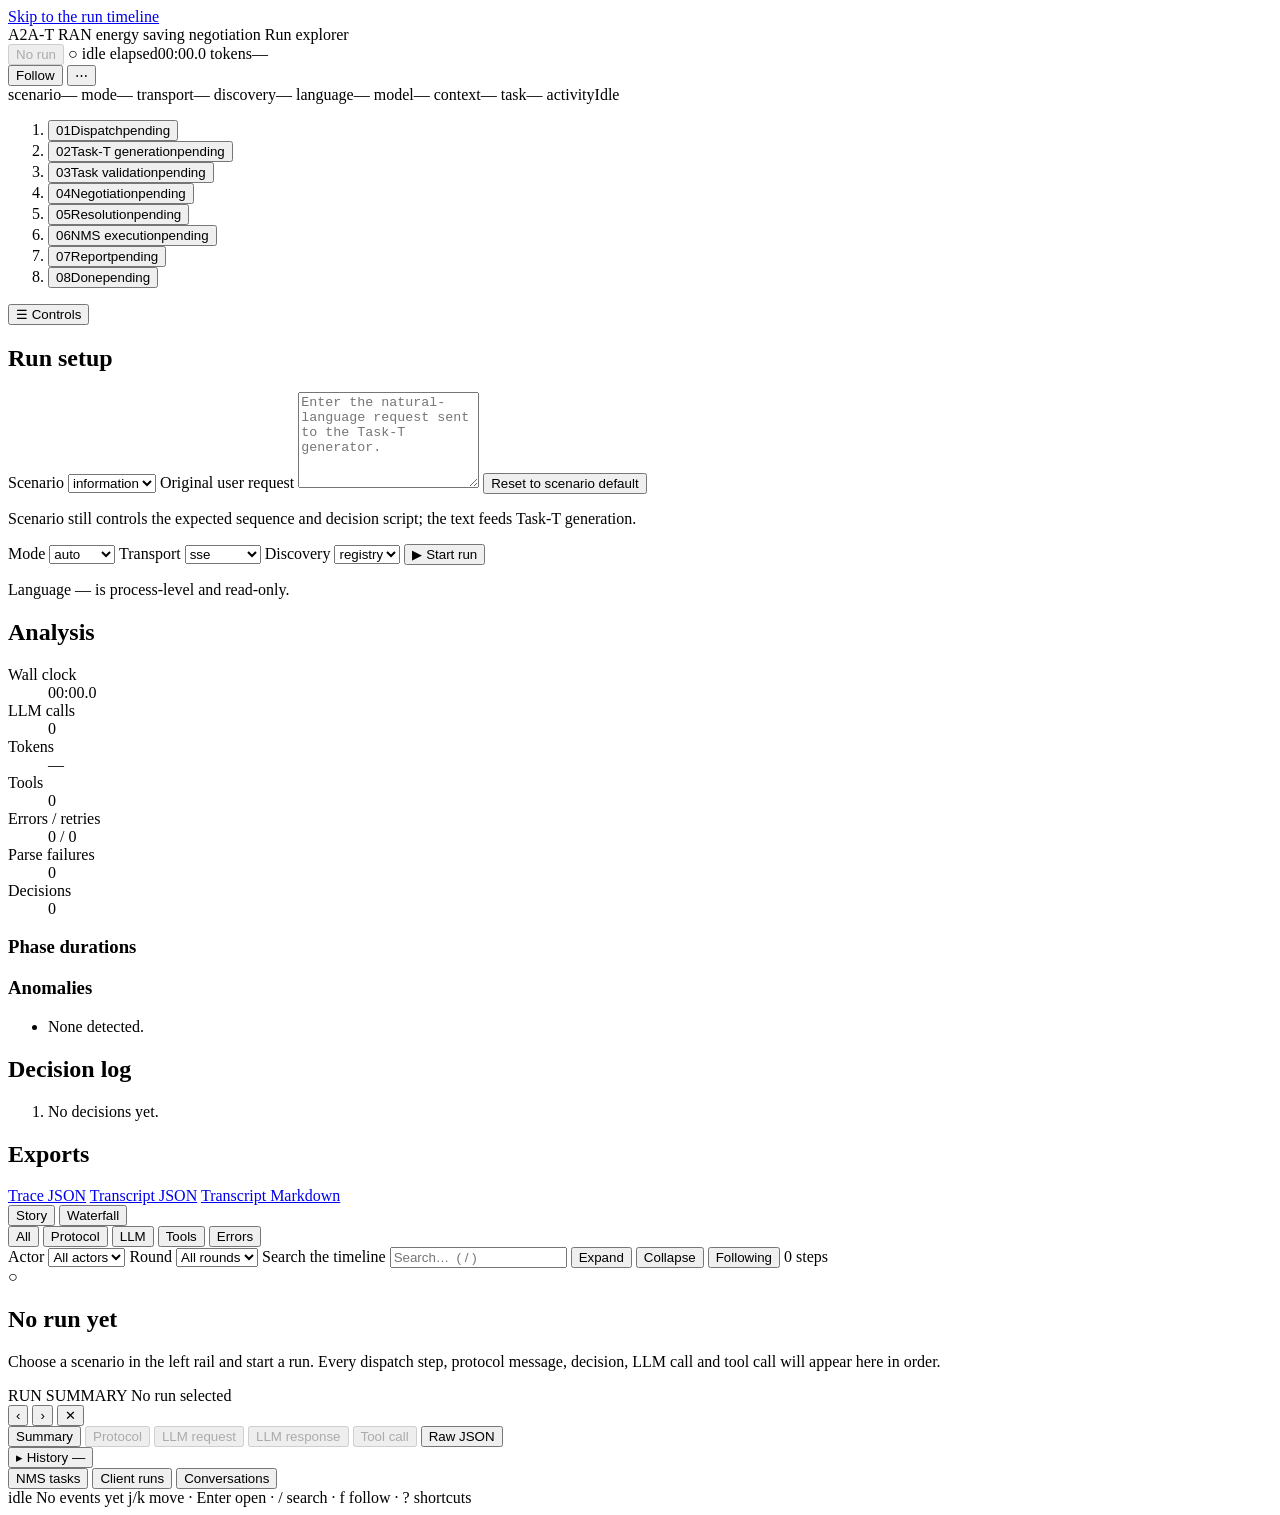
==== commit bce8d771: "feat(ran-sample): label the run explorer with oss and nms sides The timeline side chips read OSS / N" ====
--- a/a2a-t-sample/ran-energy-saving/web/static/index.html
+++ b/a2a-t-sample/ran-energy-saving/web/static/index.html
@@ -65,7 +65,7 @@
       <li class="phase-step" data-phase="task_validation"><button type="button" class="phase-step-button" data-phase="task_validation"><span class="phase-step-index">03</span><span class="phase-step-label" data-i18n="phase.task_validation">Task validation</span><span class="phase-step-meta">pending</span></button></li>
       <li class="phase-step" data-phase="negotiation"><button type="button" class="phase-step-button" data-phase="negotiation"><span class="phase-step-index">04</span><span class="phase-step-label" data-i18n="phase.negotiation">Negotiation</span><span class="phase-step-meta">pending</span></button></li>
       <li class="phase-step" data-phase="resolution"><button type="button" class="phase-step-button" data-phase="resolution"><span class="phase-step-index">05</span><span class="phase-step-label" data-i18n="phase.resolution">Resolution</span><span class="phase-step-meta">pending</span></button></li>
-      <li class="phase-step" data-phase="execution"><button type="button" class="phase-step-button" data-phase="execution"><span class="phase-step-index">06</span><span class="phase-step-label" data-i18n="phase.execution">Execution</span><span class="phase-step-meta">pending</span></button></li>
+      <li class="phase-step" data-phase="execution"><button type="button" class="phase-step-button" data-phase="execution"><span class="phase-step-index">06</span><span class="phase-step-label" data-i18n="phase.execution">NMS execution</span><span class="phase-step-meta">pending</span></button></li>
       <li class="phase-step" data-phase="report"><button type="button" class="phase-step-button" data-phase="report"><span class="phase-step-index">07</span><span class="phase-step-label" data-i18n="phase.report">Report</span><span class="phase-step-meta">pending</span></button></li>
       <li class="phase-step" data-phase="done"><button type="button" class="phase-step-button" data-phase="done"><span class="phase-step-index">08</span><span class="phase-step-label" data-i18n="phase.done">Done</span><span class="phase-step-meta">pending</span></button></li>
     </ol>
@@ -313,7 +313,7 @@
         <span class="history-count" id="history-count">—</span>
       </button>
       <div class="history-tabs" id="history-tabs" role="tablist" aria-label="Persisted tasks, client runs and conversations" data-i18n-aria-label="history.aria">
-        <button type="button" role="tab" data-history-tab="tasks" aria-selected="true" aria-controls="history-panel-tasks" data-i18n="history.tabs.tasks">OSS tasks</button>
+        <button type="button" role="tab" data-history-tab="tasks" aria-selected="true" aria-controls="history-panel-tasks" data-i18n="history.tabs.tasks">NMS tasks</button>
         <button type="button" role="tab" data-history-tab="runs" aria-selected="false" aria-controls="history-panel-runs" data-i18n="history.tabs.runs">Client runs</button>
         <button type="button" role="tab" data-history-tab="conversations" aria-selected="false" aria-controls="history-panel-conversations" data-i18n="history.tabs.conversations">Conversations</button>
       </div>
@@ -327,7 +327,7 @@
         <p class="task-history-note" id="task-table-note">No persisted tasks yet.</p>
         <div class="task-table-scroll" hidden>
           <table class="task-table" id="task-table">
-            <caption class="sr-only" data-i18n="history.taskCaption">Persisted A2A tasks of the OSS server</caption>
+            <caption class="sr-only" data-i18n="history.taskCaption">Persisted A2A tasks of the RAN NMS server</caption>
             <thead>
               <tr>
                 <th scope="col" data-i18n="history.columnTask">Task</th>
